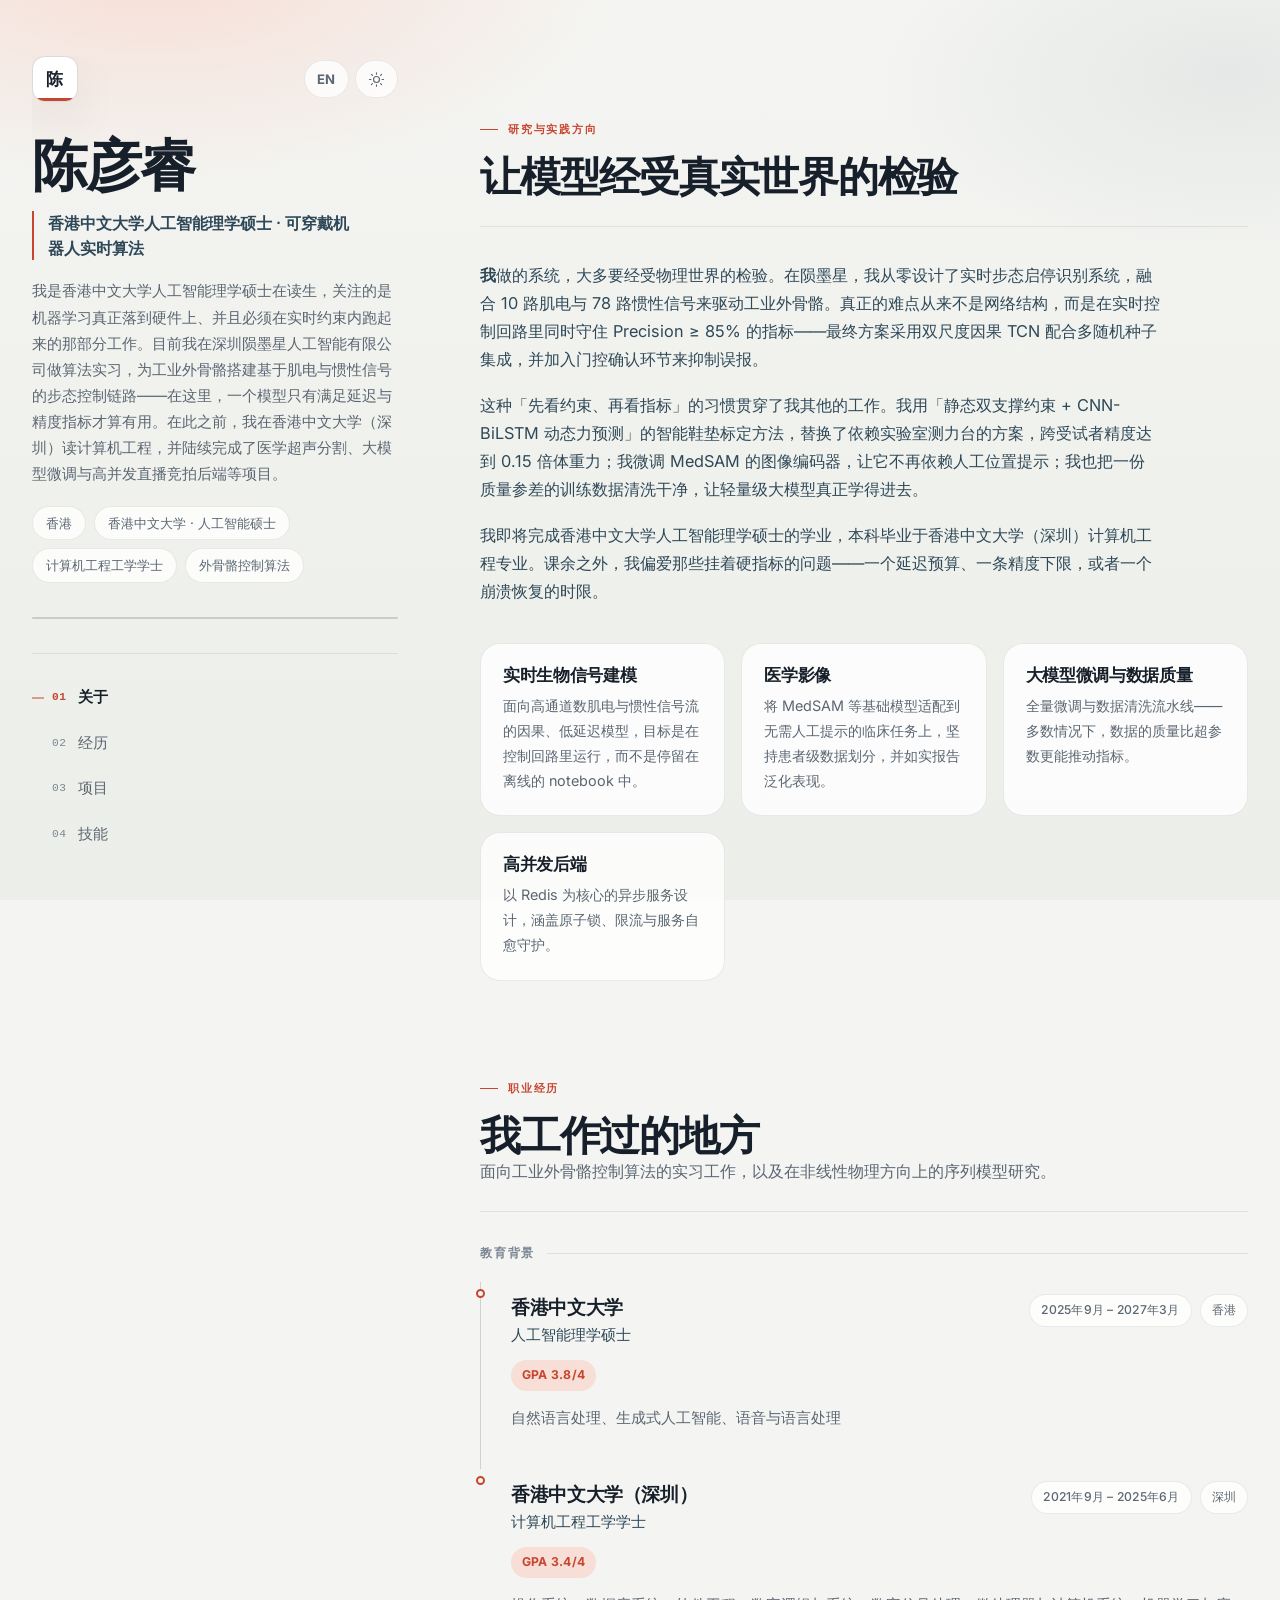
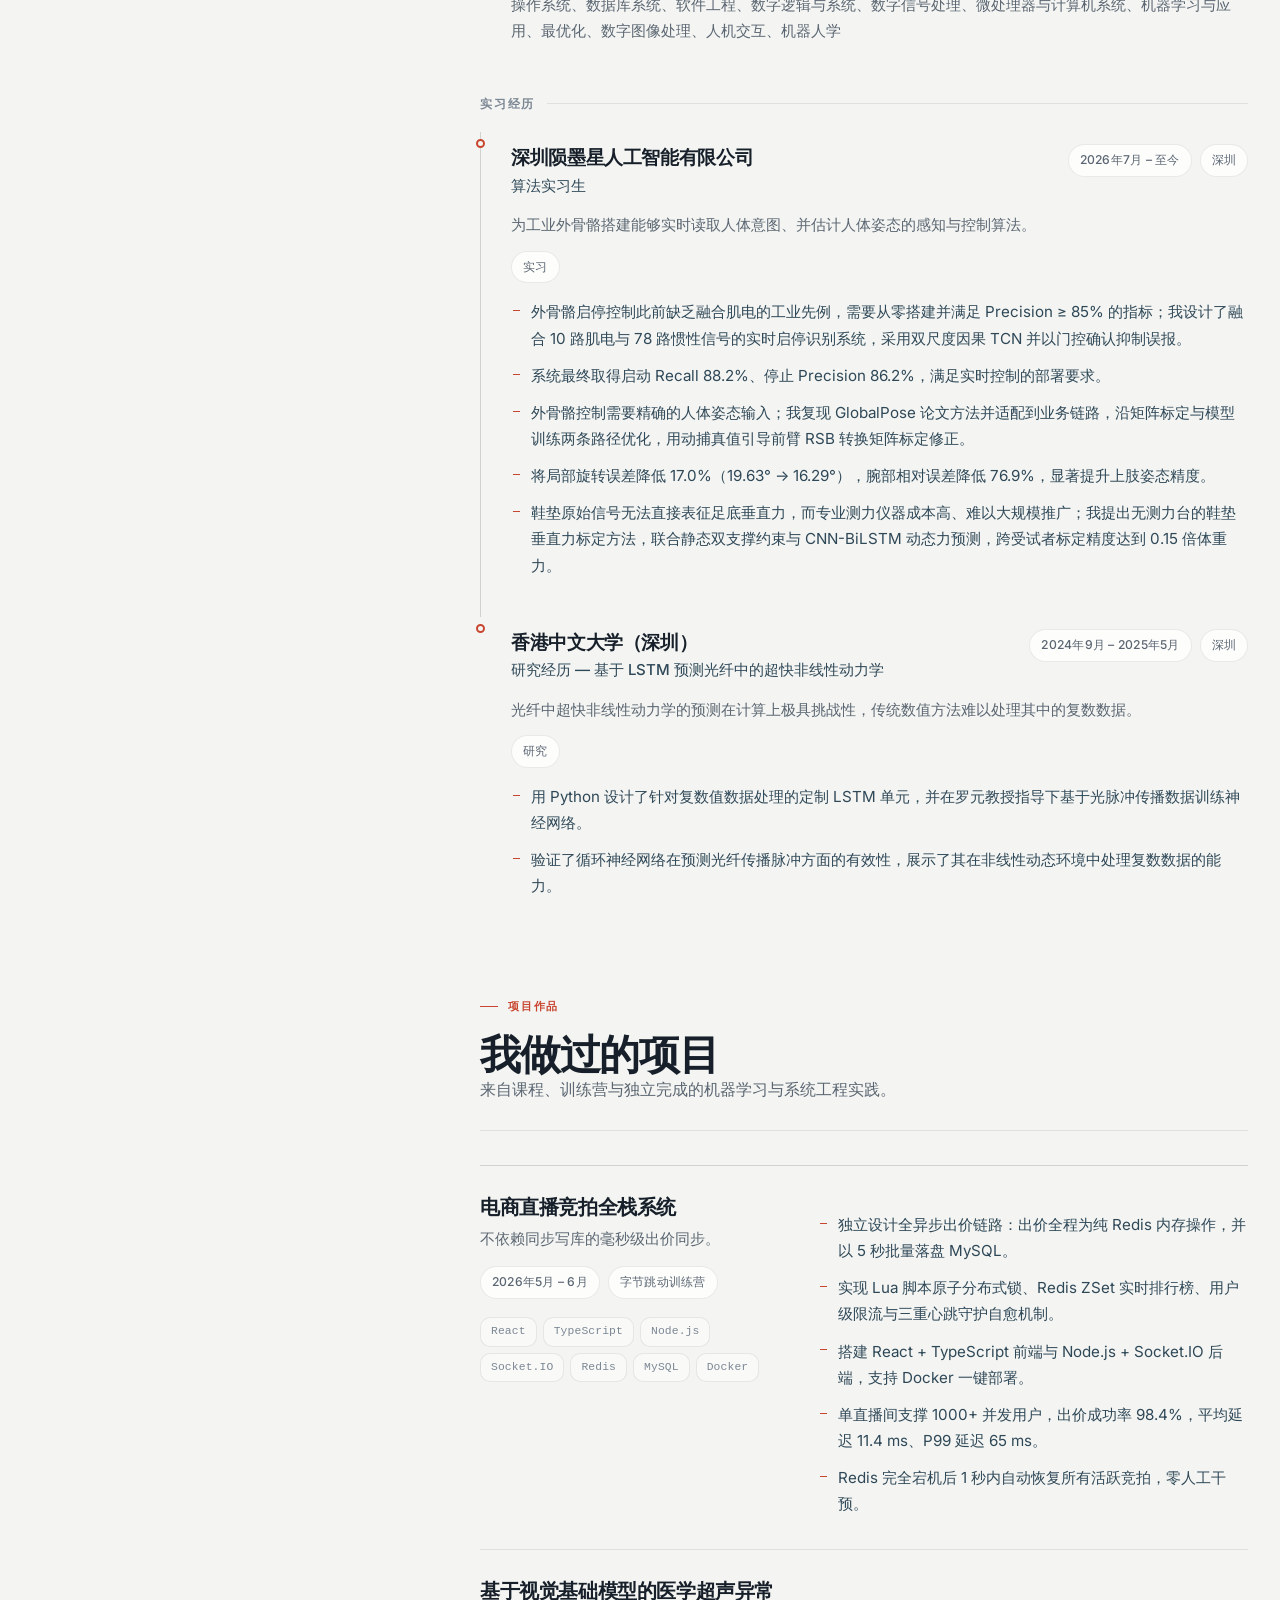
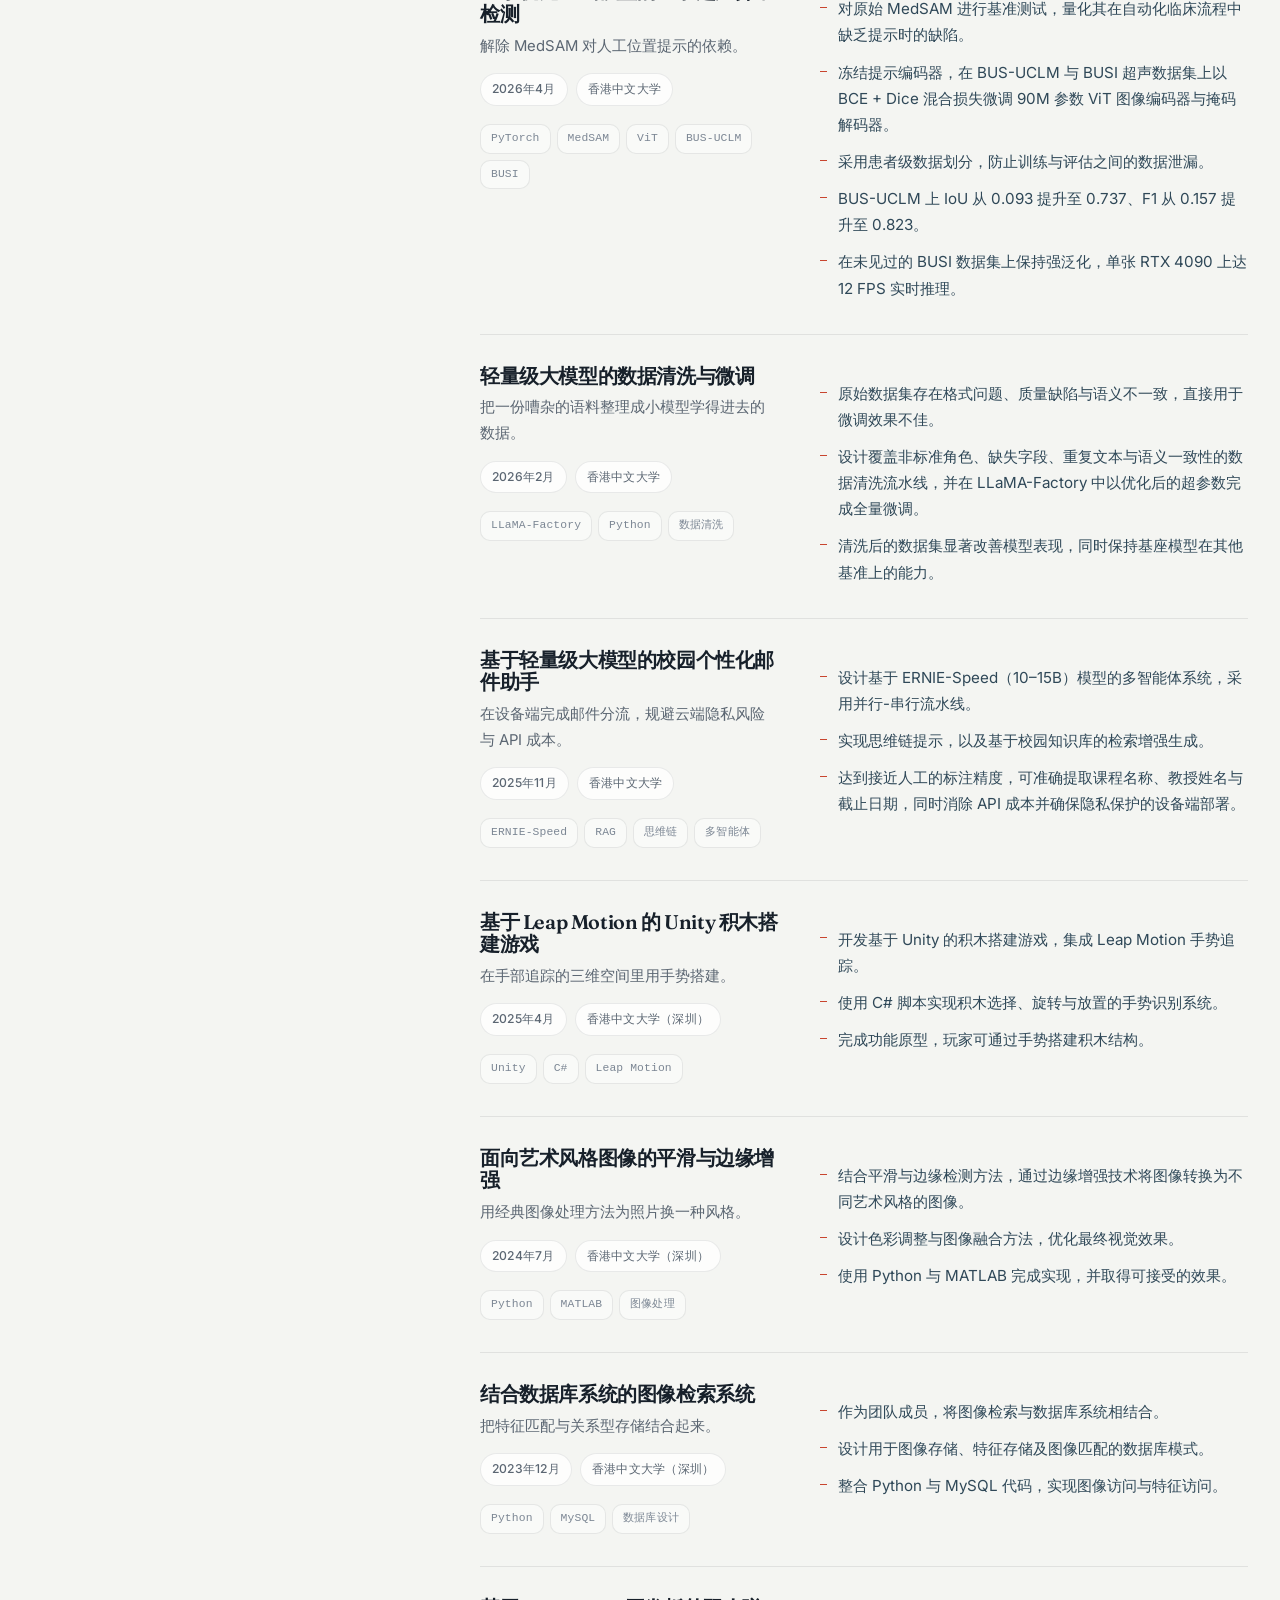
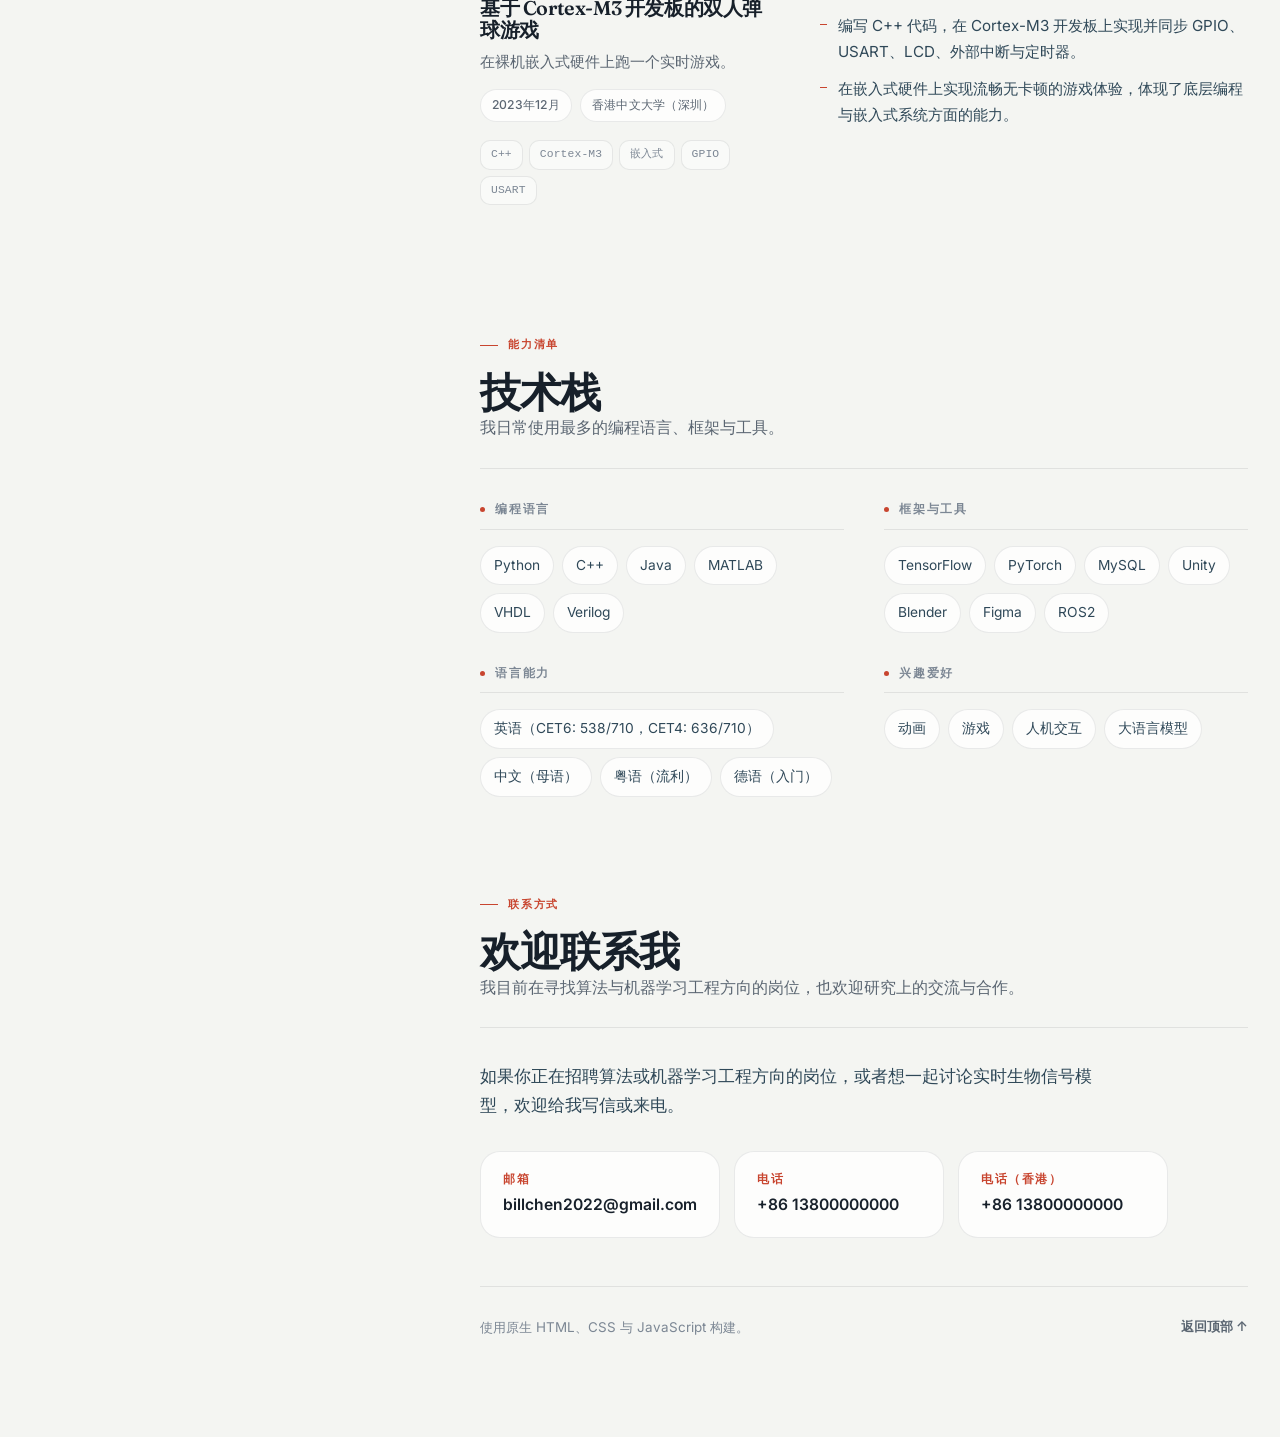
==== zh/index.html @ 6c4cac7d "Personal website: English and Chinese" ====
<!DOCTYPE html>
<html lang="zh-Hans">
  <head>
    <meta charset="UTF-8" />
    <meta name="viewport" content="width=device-width, initial-scale=1.0" />
    <title>陈彦睿 — 人工智能算法工程师</title>
    <meta name="description" content="陈彦睿的个人网站。" />
    <meta name="author" content="陈彦睿" />
    <meta name="color-scheme" content="light dark" />
    <meta property="og:type" content="profile" />
    <meta property="og:title" content="陈彦睿 — 人工智能算法工程师" />
    <meta
      property="og:description"
      content="香港中文大学人工智能理学硕士在读。可穿戴机器人实时机器学习、医学影像与大语言模型。"
    />

    <link rel="preconnect" href="https://fonts.googleapis.com" />
    <link rel="preconnect" href="https://fonts.gstatic.com" crossorigin />
    <link
      href="https://fonts.googleapis.com/css2?family=Fraunces:opsz,wght@9..144,400;9..144,600;9..144,700&family=Inter:wght@400;500;600;700&display=swap"
      rel="stylesheet"
    />
    <link rel="icon" type="image/svg+xml" href="../assets/favicon.svg" />
    <link rel="stylesheet" href="../assets/styles.css" />

    <script>
      /* 首屏渲染前确定主题，避免闪烁：优先使用访客保存的选择，
         否则采用系统偏好并写入属性，使切换按钮图标与当前主题一致。 */
      (function () {
        var theme = null;
        try {
          theme = localStorage.getItem("theme");
        } catch (e) {}
        if (theme !== "dark" && theme !== "light") {
          theme = window.matchMedia("(prefers-color-scheme: dark)").matches ? "dark" : "light";
        }
        document.documentElement.dataset.theme = theme;
      })();
    </script>
  </head>
  <body>
    <a class="skip-link" href="#main">跳到主要内容</a>
    <div class="progress" aria-hidden="true"></div>

    <div class="shell">
      <!-- ================= Identity rail (sticky) ================= -->
      <aside class="rail">
        <div class="rail-top">
          <span class="monogram" id="monogram" aria-hidden="true">YC</span>
          <div class="rail-controls" id="rail-controls">
            <a class="control" id="lang-switch" href="../" hreflang="en" title="English">EN</a>
            <button
              class="control theme-toggle"
              id="theme-toggle"
              type="button"
              aria-label="切换深色模式"
            >
              <svg class="icon icon-sun" viewBox="0 0 24 24" fill="none" aria-hidden="true">
                <circle cx="12" cy="12" r="4.2" stroke="currentColor" stroke-width="1.6" />
                <path
                  d="M12 2.4v2.2M12 19.4v2.2M4.2 12H2M22 12h-2.2M6.3 6.3 4.8 4.8M19.2 19.2l-1.5-1.5M17.7 6.3l1.5-1.5M4.8 19.2l1.5-1.5"
                  stroke="currentColor"
                  stroke-width="1.6"
                  stroke-linecap="round"
                />
              </svg>
              <svg class="icon icon-moon" viewBox="0 0 24 24" fill="none" aria-hidden="true">
                <path
                  d="M20.5 14.6A8.6 8.6 0 0 1 9.4 3.5a8.6 8.6 0 1 0 11.1 11.1Z"
                  stroke="currentColor"
                  stroke-width="1.6"
                  stroke-linejoin="round"
                />
              </svg>
            </button>
          </div>
        </div>

        <div class="identity">
          <h1 id="name">—</h1>
          <p class="role" id="role"></p>
          <p class="summary" id="summary"></p>
          <div class="fact-row" id="facts"></div>
        </div>

        <div class="stats" id="stats"></div>

        <nav class="rail-nav" id="nav" aria-label="章节导航"></nav>

        <div class="rail-contact" id="rail-contact"></div>
      </aside>

      <!-- ================= Scrolling column ================= -->
      <main class="column" id="main">
        <section class="section" id="about">
          <div class="section-head">
            <p class="eyebrow" id="eyebrow-focus"></p>
            <div>
              <h2 id="heading-about"></h2>
              <p class="section-intro" id="intro-about"></p>
            </div>
          </div>
          <div class="prose" id="about-prose"></div>
          <div class="focus-grid" id="focus-grid"></div>
        </section>

        <section class="section" id="experience">
          <div class="section-head">
            <p class="eyebrow" id="eyebrow-experience"></p>
            <div>
              <h2 id="heading-experience"></h2>
              <p class="section-intro" id="intro-experience"></p>
            </div>
          </div>

          <h3 class="group-label" id="edu-label"></h3>
          <div class="timeline" id="education-timeline"></div>

          <h3 class="group-label" id="work-label"></h3>
          <div class="timeline" id="experience-timeline"></div>
        </section>

        <section class="section" id="projects">
          <div class="section-head">
            <p class="eyebrow" id="eyebrow-projects"></p>
            <div>
              <h2 id="heading-projects"></h2>
              <p class="section-intro" id="intro-projects"></p>
            </div>
          </div>
          <div id="project-list"></div>
        </section>

        <section class="section" id="skills">
          <div class="section-head">
            <p class="eyebrow" id="eyebrow-skills"></p>
            <div>
              <h2 id="heading-skills"></h2>
              <p class="section-intro" id="intro-skills"></p>
            </div>
          </div>
          <div class="skill-groups" id="skill-groups"></div>
        </section>

        <section class="section" id="contact">
          <div class="section-head">
            <p class="eyebrow" id="eyebrow-contact"></p>
            <div>
              <h2 id="heading-contact"></h2>
              <p class="section-intro" id="intro-contact"></p>
            </div>
          </div>
          <p class="contact-lede" id="contact-lede"></p>
          <div class="contact-links" id="contact-links"></div>

          <footer class="site-footer">
            <span id="footer-note"></span>
            <a class="to-top rule-link" href="#main" id="to-top">返回顶部 ↑</a>
          </footer>
        </section>
      </main>
    </div>

    <script type="module" src="../assets/app.js"></script>
  </body>
</html>
---- assets/styles.css ----
/* ==========================================================================
   Ink & Vermilion — design system
   Editorial bilingual personal site. Asymmetric rail + scrolling column.
   ========================================================================== */

/* --------------------------------------------------------------------------
   1. Tokens
   -------------------------------------------------------------------------- */
:root {
  --paper: #f4f5f2;
  --paper-deep: #eceee9;
  --ink: #17202a;
  --ink-soft: #2f4858;
  --muted: #5b6672;
  --muted-soft: #7c8794;
  --line: rgba(23, 32, 42, 0.09);
  --line-strong: rgba(23, 32, 42, 0.16);

  --surface: rgba(255, 255, 255, 0.78);
  --surface-solid: #ffffff;
  --surface-sunken: rgba(255, 255, 255, 0.46);

  --accent: #c8452f;
  --accent-ink: #a83a26;
  --accent-tint: #f7ded6;
  --accent-line: rgba(200, 69, 47, 0.28);

  --shadow: 0 18px 50px rgba(23, 32, 42, 0.07);
  --shadow-lift: 0 26px 60px rgba(23, 32, 42, 0.11);

  --radius-xl: 26px;
  --radius-lg: 20px;
  --radius-md: 14px;
  --radius-sm: 10px;

  --ease: cubic-bezier(0.2, 0.8, 0.2, 1);
  --dur: 240ms;

  --rail-width: 400px;
  --gutter: 48px;
  --content-max: 1560px;

  --font-display: "Fraunces", "Newsreader", "Noto Serif SC", "Source Han Serif SC",
    "Songti SC", "SimSun", Georgia, serif;
  --font-body: "Inter", "Noto Sans SC", "PingFang SC", "Hiragino Sans GB",
    "Microsoft YaHei", system-ui, -apple-system, "Segoe UI", sans-serif;
  --font-mono: "SFMono-Regular", "JetBrains Mono", ui-monospace, Menlo, monospace;
}

/* Dark: ink-dominant, vermilion holds as the single saturated hue.
   Explicit [data-theme="dark"] always wins; the media query only supplies the
   dark palette when the visitor has not chosen a theme (the head script writes
   data-theme="light" once they toggle, so their choice overrides the OS). */
[data-theme="dark"] {
  --paper: #12171d;
  --paper-deep: #0d1116;
  --ink: #eef1f0;
  --ink-soft: #c3cdd4;
  --muted: #98a4b0;
  --muted-soft: #7b8794;
  --line: rgba(238, 241, 240, 0.11);
  --line-strong: rgba(238, 241, 240, 0.2);

  --surface: rgba(255, 255, 255, 0.045);
  --surface-solid: #1a2129;
  --surface-sunken: rgba(255, 255, 255, 0.025);

  --accent: #e8654a;
  --accent-tint: rgba(232, 101, 74, 0.16);
  --accent-line: rgba(232, 101, 74, 0.34);

  --shadow: 0 18px 50px rgba(0, 0, 0, 0.4);
  --shadow-lift: 0 26px 60px rgba(0, 0, 0, 0.5);
}

@media (prefers-color-scheme: dark) {
  :root:not([data-theme]) {
    --paper: #12171d;
    --paper-deep: #0d1116;
    --ink: #eef1f0;
    --ink-soft: #c3cdd4;
    --muted: #98a4b0;
    --muted-soft: #7b8794;
    --line: rgba(238, 241, 240, 0.11);
    --line-strong: rgba(238, 241, 240, 0.2);

    --surface: rgba(255, 255, 255, 0.045);
    --surface-solid: #1a2129;
    --surface-sunken: rgba(255, 255, 255, 0.025);

    --accent: #e8654a;
    --accent-tint: rgba(232, 101, 74, 0.16);
    --accent-line: rgba(232, 101, 74, 0.34);

    --shadow: 0 18px 50px rgba(0, 0, 0, 0.4);
    --shadow-lift: 0 26px 60px rgba(0, 0, 0, 0.5);
  }
}

/* --------------------------------------------------------------------------
   2. Reset & base
   -------------------------------------------------------------------------- */
*,
*::before,
*::after {
  box-sizing: border-box;
}

html {
  scroll-behavior: smooth;
  -webkit-text-size-adjust: 100%;
}

body {
  margin: 0;
  min-width: 320px;
  font-family: var(--font-body);
  font-size: 1rem;
  line-height: 1.72;
  color: var(--ink);
  background-color: var(--paper);
  background-image:
    radial-gradient(ellipse 60% 40% at 12% -4%, var(--accent-tint), transparent 62%),
    radial-gradient(ellipse 46% 34% at 96% 8%, rgba(47, 72, 88, 0.07), transparent 60%),
    linear-gradient(180deg, var(--paper) 0%, var(--paper-deep) 100%);
  background-attachment: fixed;
  transition: background-color var(--dur) var(--ease), color var(--dur) var(--ease);
}

h1,
h2,
h3,
h4 {
  margin: 0;
  font-family: var(--font-display);
  font-weight: 600;
  letter-spacing: -0.02em;
  line-height: 1.14;
  font-variation-settings: "SOFT" 0, "WONK" 0;
}

p {
  margin: 0;
}

ul {
  margin: 0;
  padding: 0;
  list-style: none;
}

a {
  color: inherit;
  text-decoration: none;
}

button {
  font: inherit;
  color: inherit;
  border: 0;
  background: none;
  cursor: pointer;
}

:focus-visible {
  outline: 2px solid var(--accent);
  outline-offset: 3px;
  border-radius: 4px;
}

::selection {
  background: var(--accent);
  color: #fff;
}

.skip-link {
  position: absolute;
  top: -100px;
  left: 16px;
  z-index: 100;
  padding: 12px 18px;
  border-radius: 0 0 var(--radius-md) var(--radius-md);
  background: var(--ink);
  color: var(--paper);
  font-weight: 600;
  transition: top 160ms var(--ease);
}

.skip-link:focus {
  top: 0;
}

/* --------------------------------------------------------------------------
   3. Shell: rail + column
   -------------------------------------------------------------------------- */
.shell {
  position: relative;
  display: grid;
  grid-template-columns: var(--rail-width) minmax(0, 1fr);
  gap: var(--gutter);
  width: min(100% - 64px, var(--content-max));
  margin: 0 auto;
  padding: 56px 0 0;
}

/* Scroll progress hairline */
.progress {
  position: fixed;
  inset: 0 0 auto 0;
  z-index: 60;
  height: 2px;
  background: var(--accent);
  transform: scaleX(var(--progress, 0));
  transform-origin: 0 50%;
  transition: transform 90ms linear;
}

/* --------------------------------------------------------------------------
   4. Identity rail
   -------------------------------------------------------------------------- */
.rail {
  align-self: start;
  position: sticky;
  top: 56px;
  display: flex;
  flex-direction: column;
  gap: 34px;
  max-height: calc(100vh - 112px);
  padding-right: 34px;
  overflow-y: auto;
  overscroll-behavior: contain;
  scrollbar-width: none;
}

.rail::-webkit-scrollbar {
  display: none;
}

.rail-top {
  display: flex;
  align-items: center;
  justify-content: space-between;
  gap: 16px;
}

.rail-controls {
  display: flex;
  align-items: center;
  gap: 6px;
}

/* Monogram */
.monogram {
  display: grid;
  place-items: center;
  width: 46px;
  height: 46px;
  border-radius: 13px;
  border: 1px solid var(--line-strong);
  background: var(--surface-solid);
  box-shadow: var(--shadow);
  font-family: var(--font-display);
  font-size: 1.06rem;
  font-weight: 700;
  letter-spacing: 0.01em;
  color: var(--ink);
  position: relative;
  overflow: hidden;
}

.monogram::after {
  content: "";
  position: absolute;
  inset: auto 0 0 0;
  height: 3px;
  background: var(--accent);
}

/* Language + theme controls */
.control {
  display: inline-grid;
  place-items: center;
  min-width: 42px;
  height: 38px;
  padding: 0 12px;
  border-radius: 999px;
  border: 1px solid var(--line);
  background: var(--surface);
  font-size: 0.82rem;
  font-weight: 700;
  letter-spacing: 0.04em;
  color: var(--muted);
  transition: color var(--dur) var(--ease), border-color var(--dur) var(--ease),
    background-color var(--dur) var(--ease), transform var(--dur) var(--ease);
}

.control:hover,
.control:focus-visible {
  color: var(--ink);
  border-color: var(--accent-line);
  transform: translateY(-1px);
}

.control .icon {
  width: 17px;
  height: 17px;
}

.theme-toggle .icon-moon {
  display: none;
}

[data-theme="dark"] .theme-toggle .icon-sun {
  display: none;
}

[data-theme="dark"] .theme-toggle .icon-moon {
  display: block;
}

/* Identity block */
.identity {
  display: flex;
  flex-direction: column;
  gap: 18px;
}

.identity h1 {
  font-size: clamp(2.5rem, 4.4vw, 3.7rem);
  line-height: 1.02;
  letter-spacing: -0.035em;
  max-width: 9ch;
}

.identity .role {
  font-size: 1.02rem;
  font-weight: 600;
  line-height: 1.5;
  color: var(--ink-soft);
  max-width: 30ch;
  padding-left: 14px;
  border-left: 2px solid var(--accent);
}

.identity .summary {
  color: var(--muted);
  font-size: 0.95rem;
  max-width: 46ch;
}

.fact-row {
  display: flex;
  flex-wrap: wrap;
  gap: 8px;
}

.fact-pill {
  display: inline-flex;
  align-items: center;
  padding: 7px 13px;
  border-radius: 999px;
  border: 1px solid var(--line);
  background: var(--surface);
  color: var(--muted);
  font-size: 0.84rem;
  line-height: 1.4;
}

/* Stat strip — display numerals */
.stats {
  display: grid;
  grid-template-columns: repeat(2, minmax(0, 1fr));
  gap: 1px;
  border: 1px solid var(--line);
  border-radius: var(--radius-lg);
  background: var(--line);
  overflow: hidden;
}

.stat {
  padding: 16px 16px 14px;
  background: var(--surface-solid);
}

[data-theme="dark"] .stat {
  background: var(--surface-solid);
}

.stat-value {
  display: flex;
  align-items: baseline;
  gap: 2px;
  font-family: var(--font-display);
  font-size: 1.72rem;
  font-weight: 700;
  letter-spacing: -0.03em;
  line-height: 1;
  color: var(--ink);
}

.stat-unit {
  font-size: 0.9rem;
  font-weight: 600;
  color: var(--accent);
}

.stat-label {
  margin-top: 7px;
  color: var(--muted-soft);
  font-size: 0.76rem;
  line-height: 1.45;
  letter-spacing: 0.01em;
}

/* Rail navigation */
.rail-nav {
  display: flex;
  flex-direction: column;
  gap: 2px;
  padding-top: 22px;
  border-top: 1px solid var(--line);
}

.rail-nav a {
  position: relative;
  display: flex;
  align-items: center;
  gap: 12px;
  padding: 9px 0 9px 20px;
  font-size: 0.93rem;
  font-weight: 500;
  color: var(--muted);
  transition: color var(--dur) var(--ease);
}

.rail-nav a::before {
  content: "";
  position: absolute;
  left: 0;
  top: 50%;
  width: 0;
  height: 1px;
  background: var(--accent);
  transform: translateY(-50%);
  transition: width var(--dur) var(--ease);
}

.rail-nav a .nav-index {
  font-family: var(--font-mono);
  font-size: 0.7rem;
  letter-spacing: 0.04em;
  color: var(--muted-soft);
  transition: color var(--dur) var(--ease);
}

.rail-nav a:hover,
.rail-nav a:focus-visible,
.rail-nav a[aria-current="true"] {
  color: var(--ink);
}

.rail-nav a:hover::before,
.rail-nav a:focus-visible::before,
.rail-nav a[aria-current="true"]::before {
  width: 12px;
}

.rail-nav a[aria-current="true"] .nav-index {
  color: var(--accent);
}

.rail-nav a[aria-current="true"] {
  font-weight: 600;
}

/* Rail quick contact */
.rail-contact {
  display: flex;
  flex-direction: column;
  gap: 8px;
  padding-top: 22px;
  border-top: 1px solid var(--line);
  font-size: 0.86rem;
}

.rail-contact .row {
  display: flex;
  gap: 10px;
  color: var(--muted);
}

.rail-contact .key {
  flex: 0 0 62px;
  color: var(--muted-soft);
  font-size: 0.78rem;
  letter-spacing: 0.04em;
  text-transform: uppercase;
  padding-top: 1px;
}

.rail-contact a {
  color: var(--ink);
  font-weight: 500;
}

/* --------------------------------------------------------------------------
   5. Scrolling column
   -------------------------------------------------------------------------- */
.column {
  display: flex;
  flex-direction: column;
  min-width: 0;
  padding-bottom: 88px;
}

.section {
  position: relative;
  padding: 64px 0 8px;
  scroll-margin-top: 32px;
}

.section + .section {
  margin-top: 26px;
}

.section > .section-head {
  display: grid;
  grid-template-columns: minmax(0, 1fr);
  gap: 14px;
  padding-bottom: 26px;
  border-bottom: 1px solid var(--line);
  margin-bottom: 34px;
}

.eyebrow {
  display: flex;
  align-items: center;
  gap: 10px;
  text-transform: uppercase;
  letter-spacing: 0.16em;
  font-size: 0.7rem;
  font-weight: 700;
  color: var(--accent);
}

.eyebrow::before {
  content: "";
  width: 18px;
  height: 1px;
  background: var(--accent);
}

.section h2 {
  font-size: clamp(1.85rem, 3.2vw, 2.7rem);
  letter-spacing: -0.03em;
  max-width: 22ch;
}

.section-intro {
  color: var(--muted);
  font-size: 0.97rem;
  max-width: 62ch;
}

/* Reveal on scroll */
.reveal {
  opacity: 0;
  transform: translateY(14px);
  transition: opacity 620ms var(--ease), transform 620ms var(--ease);
}

.reveal.is-in {
  opacity: 1;
  transform: none;
}

/* --------------------------------------------------------------------------
   6. Prose (about)
   -------------------------------------------------------------------------- */
.prose {
  display: flex;
  flex-direction: column;
  gap: 18px;
  max-width: 68ch;
  font-size: 1.02rem;
  color: var(--ink-soft);
}

.prose p:first-child::first-letter {
  float: left;
  margin: 6px 10px 0 0;
  font-family: var(--font-display);
  font-size: 3.5rem;
  line-height: 0.72;
  font-weight: 700;
  color: var(--accent);
}

:lang(zh) .prose p:first-child::first-letter {
  float: none;
  margin: 0;
  font-size: inherit;
  color: inherit;
}

/* Focus area cards */
.focus-grid {
  display: grid;
  grid-template-columns: repeat(auto-fit, minmax(240px, 1fr));
  gap: 16px;
  margin-top: 38px;
}

.focus-card {
  position: relative;
  padding: 22px;
  border: 1px solid var(--line);
  border-radius: var(--radius-lg);
  background: var(--surface);
  overflow: hidden;
  transition: border-color var(--dur) var(--ease), transform var(--dur) var(--ease),
    box-shadow var(--dur) var(--ease), background-color var(--dur) var(--ease);
}

.focus-card::after {
  content: "";
  position: absolute;
  inset: auto 0 0 0;
  height: 1px;
  background: var(--accent);
  transform: scaleX(0);
  transform-origin: 0 50%;
  transition: transform var(--dur) var(--ease);
}

.focus-card:hover {
  transform: translateY(-3px);
  box-shadow: var(--shadow-lift);
  background: var(--surface-solid);
}

.focus-card:hover::after {
  transform: scaleX(1);
}

.focus-card h3 {
  font-size: 1.04rem;
  margin-bottom: 9px;
}

.focus-card p {
  color: var(--muted);
  font-size: 0.9rem;
}

/* --------------------------------------------------------------------------
   7. Timeline (education, experience)
   -------------------------------------------------------------------------- */
.group-label {
  display: flex;
  align-items: center;
  gap: 12px;
  font-family: var(--font-body);
  font-size: 0.76rem;
  font-weight: 700;
  text-transform: uppercase;
  letter-spacing: 0.15em;
  color: var(--muted-soft);
  margin-bottom: 22px;
}

.group-label::after {
  content: "";
  flex: 1;
  height: 1px;
  background: var(--line);
}

.group-label + .timeline + .group-label,
.timeline + .group-label {
  margin-top: 52px;
}

.timeline {
  display: flex;
  flex-direction: column;
}

.timeline-item {
  position: relative;
  padding: 0 0 38px 30px;
  border-left: 1px solid var(--line-strong);
}

.timeline-item:last-child {
  padding-bottom: 0;
  border-left-color: transparent;
}

.timeline-item::before {
  content: "";
  position: absolute;
  top: 7px;
  left: -5px;
  width: 9px;
  height: 9px;
  border-radius: 50%;
  background: var(--paper);
  border: 2px solid var(--accent);
  transition: transform var(--dur) var(--ease), background-color var(--dur) var(--ease);
}

.timeline-item:hover::before,
.timeline-item:focus-within::before {
  transform: scale(1.45);
  background: var(--accent);
}

.entry-head {
  display: flex;
  flex-wrap: wrap;
  align-items: baseline;
  justify-content: space-between;
  gap: 6px 18px;
}

.entry-head h3 {
  font-size: 1.16rem;
  letter-spacing: -0.02em;
}

.entry-sub {
  color: var(--ink-soft);
  font-size: 0.94rem;
  font-weight: 500;
  margin-top: 4px;
}

.entry-meta {
  display: flex;
  flex-wrap: wrap;
  gap: 8px;
  margin-top: 12px;
}

.chip {
  padding: 5px 11px;
  border-radius: 999px;
  background: var(--accent-tint);
  color: var(--accent);
  font-size: 0.76rem;
  font-weight: 700;
  letter-spacing: 0.02em;
  white-space: nowrap;
}

.chip-quiet {
  background: var(--surface);
  border: 1px solid var(--line);
  color: var(--muted);
  font-weight: 500;
}

.entry-summary {
  margin-top: 14px;
  color: var(--muted);
  font-size: 0.95rem;
  max-width: 74ch;
}

.results {
  display: flex;
  flex-direction: column;
  gap: 11px;
  margin-top: 16px;
  max-width: 78ch;
}

.results li {
  position: relative;
  padding-left: 20px;
  color: var(--ink-soft);
  font-size: 0.95rem;
}

.results li::before {
  content: "";
  position: absolute;
  left: 2px;
  top: 0.72em;
  width: 7px;
  height: 1px;
  background: var(--accent);
}

/* Emphasise metrics inside bullets */
.results b,
.results strong {
  font-weight: 600;
  color: var(--ink);
  font-variant-numeric: tabular-nums;
}

/* --------------------------------------------------------------------------
   8. Projects
   -------------------------------------------------------------------------- */
.project {
  display: grid;
  grid-template-columns: minmax(0, 1fr);
  gap: 0;
  padding: 30px 0 32px;
  border-top: 1px solid var(--line);
  transition: background-color var(--dur) var(--ease);
}

.project:first-child {
  border-top-color: var(--line-strong);
}

.project-grid {
  display: grid;
  grid-template-columns: minmax(0, 0.82fr) minmax(0, 1.18fr);
  gap: 26px 40px;
}

.project-title {
  font-size: 1.24rem;
  letter-spacing: -0.02em;
  margin-bottom: 8px;
}

.project-tagline {
  color: var(--muted);
  font-size: 0.93rem;
  max-width: 40ch;
}

.stack {
  display: flex;
  flex-wrap: wrap;
  gap: 6px;
  margin-top: 18px;
}

.stack span {
  padding: 4px 10px;
  border-radius: var(--radius-sm);
  border: 1px solid var(--line);
  background: var(--surface-sunken);
  color: var(--muted-soft);
  font-family: var(--font-mono);
  font-size: 0.71rem;
  letter-spacing: 0.01em;
}

/* --------------------------------------------------------------------------
   9. Skills
   -------------------------------------------------------------------------- */
.skill-groups {
  display: grid;
  grid-template-columns: repeat(auto-fit, minmax(260px, 1fr));
  gap: 34px 40px;
}

.skill-group h3 {
  display: flex;
  align-items: baseline;
  gap: 10px;
  font-family: var(--font-body);
  font-size: 0.74rem;
  font-weight: 700;
  text-transform: uppercase;
  letter-spacing: 0.15em;
  color: var(--muted-soft);
  padding-bottom: 12px;
  margin-bottom: 16px;
  border-bottom: 1px solid var(--line);
}

.skill-group h3::before {
  content: "";
  width: 5px;
  height: 5px;
  border-radius: 50%;
  background: var(--accent);
  flex: none;
  align-self: center;
}

.skill-list {
  display: flex;
  flex-wrap: wrap;
  gap: 8px;
}

.skill-list li {
  padding: 7px 13px;
  border-radius: 999px;
  border: 1px solid var(--line);
  background: var(--surface);
  font-size: 0.86rem;
  color: var(--ink-soft);
  transition: border-color var(--dur) var(--ease), color var(--dur) var(--ease),
    transform var(--dur) var(--ease);
}

.skill-list li:hover {
  border-color: var(--accent-line);
  color: var(--ink);
  transform: translateY(-1px);
}

/* --------------------------------------------------------------------------
   10. Contact + footer
   -------------------------------------------------------------------------- */
.contact-lede {
  color: var(--ink-soft);
  font-size: 1.06rem;
  max-width: 58ch;
}

.contact-links {
  display: flex;
  flex-wrap: wrap;
  gap: 14px;
  margin-top: 30px;
}

.contact-link {
  display: flex;
  flex-direction: column;
  gap: 3px;
  min-width: 210px;
  padding: 18px 22px;
  border: 1px solid var(--line);
  border-radius: var(--radius-lg);
  background: var(--surface);
  transition: border-color var(--dur) var(--ease), transform var(--dur) var(--ease),
    box-shadow var(--dur) var(--ease), background-color var(--dur) var(--ease);
}

.contact-link:hover {
  transform: translateY(-3px);
  border-color: var(--accent-line);
  box-shadow: var(--shadow-lift);
  background: var(--surface-solid);
}

.contact-link .label {
  font-size: 0.72rem;
  font-weight: 700;
  text-transform: uppercase;
  letter-spacing: 0.14em;
  color: var(--accent);
}

.contact-link .value {
  font-size: 0.98rem;
  font-weight: 600;
  color: var(--ink);
  word-break: break-word;
}

.contact-link.static {
  cursor: default;
}

.contact-link.static:hover {
  transform: none;
  box-shadow: none;
  border-color: var(--line);
}

/* Animated underline for inline links */
.rule-link {
  background-image: linear-gradient(var(--accent), var(--accent));
  background-repeat: no-repeat;
  background-position: 0 100%;
  background-size: 0% 1px;
  transition: background-size var(--dur) var(--ease), color var(--dur) var(--ease);
  padding-bottom: 2px;
}

.rule-link:hover,
.rule-link:focus-visible {
  background-size: 100% 1px;
  color: var(--accent);
}

.site-footer {
  display: flex;
  flex-wrap: wrap;
  align-items: center;
  justify-content: space-between;
  gap: 16px;
  margin-top: 48px;
  padding-top: 28px;
  border-top: 1px solid var(--line);
  color: var(--muted-soft);
  font-size: 0.84rem;
}

.to-top {
  display: inline-flex;
  align-items: center;
  gap: 8px;
  font-weight: 600;
  color: var(--muted);
}

.to-top:hover {
  color: var(--accent);
}

/* --------------------------------------------------------------------------
   11. Loading / error
   -------------------------------------------------------------------------- */
.state-panel {
  width: min(100% - 40px, 640px);
  margin: 18vh auto;
  padding: 34px;
  border: 1px solid var(--line);
  border-radius: var(--radius-xl);
  background: var(--surface-solid);
  box-shadow: var(--shadow);
  font-family: var(--font-body);
}

.state-panel .eyebrow {
  margin-bottom: 14px;
}

.state-panel h1 {
  font-size: 1.7rem;
  margin-bottom: 12px;
}

.state-panel p {
  color: var(--muted);
}

.state-panel code {
  font-family: var(--font-mono);
  font-size: 0.88em;
  padding: 2px 6px;
  border-radius: 6px;
  background: var(--surface-sunken);
  border: 1px solid var(--line);
}

/* --------------------------------------------------------------------------
   12. Responsive
   -------------------------------------------------------------------------- */
@media (max-width: 1180px) {
  :root {
    --rail-width: 320px;
    --gutter: 36px;
  }

  .project-grid {
    grid-template-columns: minmax(0, 1fr);
    gap: 18px;
  }
}

@media (max-width: 980px) {
  .shell {
    grid-template-columns: minmax(0, 1fr);
    gap: 0;
    width: min(100% - 44px, 760px);
    padding-top: 28px;
  }

  .rail {
    position: static;
    max-height: none;
    overflow: visible;
    padding-right: 0;
    gap: 26px;
    padding-bottom: 30px;
    border-bottom: 1px solid var(--line-strong);
  }

  .rail-nav {
    flex-direction: row;
    flex-wrap: wrap;
    gap: 4px 18px;
    padding-top: 18px;
  }

  .rail-nav a {
    padding: 6px 0;
  }

  .rail-nav a::before {
    display: none;
  }

  .rail-nav a .nav-index {
    display: none;
  }

  .rail-contact {
    flex-direction: row;
    flex-wrap: wrap;
    gap: 8px 26px;
  }

  .identity h1 {
    max-width: none;
  }

  .section {
    padding-top: 46px;
  }

  .stats {
    grid-template-columns: repeat(4, minmax(0, 1fr));
  }
}

@media (max-width: 680px) {
  .shell {
    width: min(100% - 32px, 760px);
  }

  body {
    line-height: 1.68;
  }

  .stats {
    grid-template-columns: repeat(2, minmax(0, 1fr));
  }

  .section > .section-head {
    padding-bottom: 20px;
    margin-bottom: 26px;
  }

  .project {
    padding: 26px 0;
  }

  .focus-grid,
  .skill-groups {
    gap: 16px;
  }

  .contact-link {
    min-width: 0;
    width: 100%;
  }

  .timeline-item {
    padding-left: 22px;
  }

  .prose {
    font-size: 0.98rem;
  }
}

@media (max-width: 420px) {
  .shell {
    width: min(100% - 24px, 760px);
  }

  .stat-value {
    font-size: 1.5rem;
  }
}

/* --------------------------------------------------------------------------
   13. Motion & print preferences
   -------------------------------------------------------------------------- */
@media (prefers-reduced-motion: reduce) {
  html {
    scroll-behavior: auto;
  }

  *,
  *::before,
  *::after {
    animation-duration: 0.01ms !important;
    transition-duration: 0.01ms !important;
  }

  .reveal {
    opacity: 1;
    transform: none;
  }
}

@media print {
  .rail-controls,
  .rail-nav,
  .progress,
  .to-top {
    display: none;
  }

  body {
    background: #fff;
  }

  .shell {
    display: block;
    width: 100%;
    padding: 0;
  }

  .rail {
    position: static;
    max-height: none;
    overflow: visible;
    padding: 0;
    border: 0;
  }

  .section {
    padding-top: 24px;
    break-inside: avoid;
  }

  .reveal {
    opacity: 1;
    transform: none;
  }
}
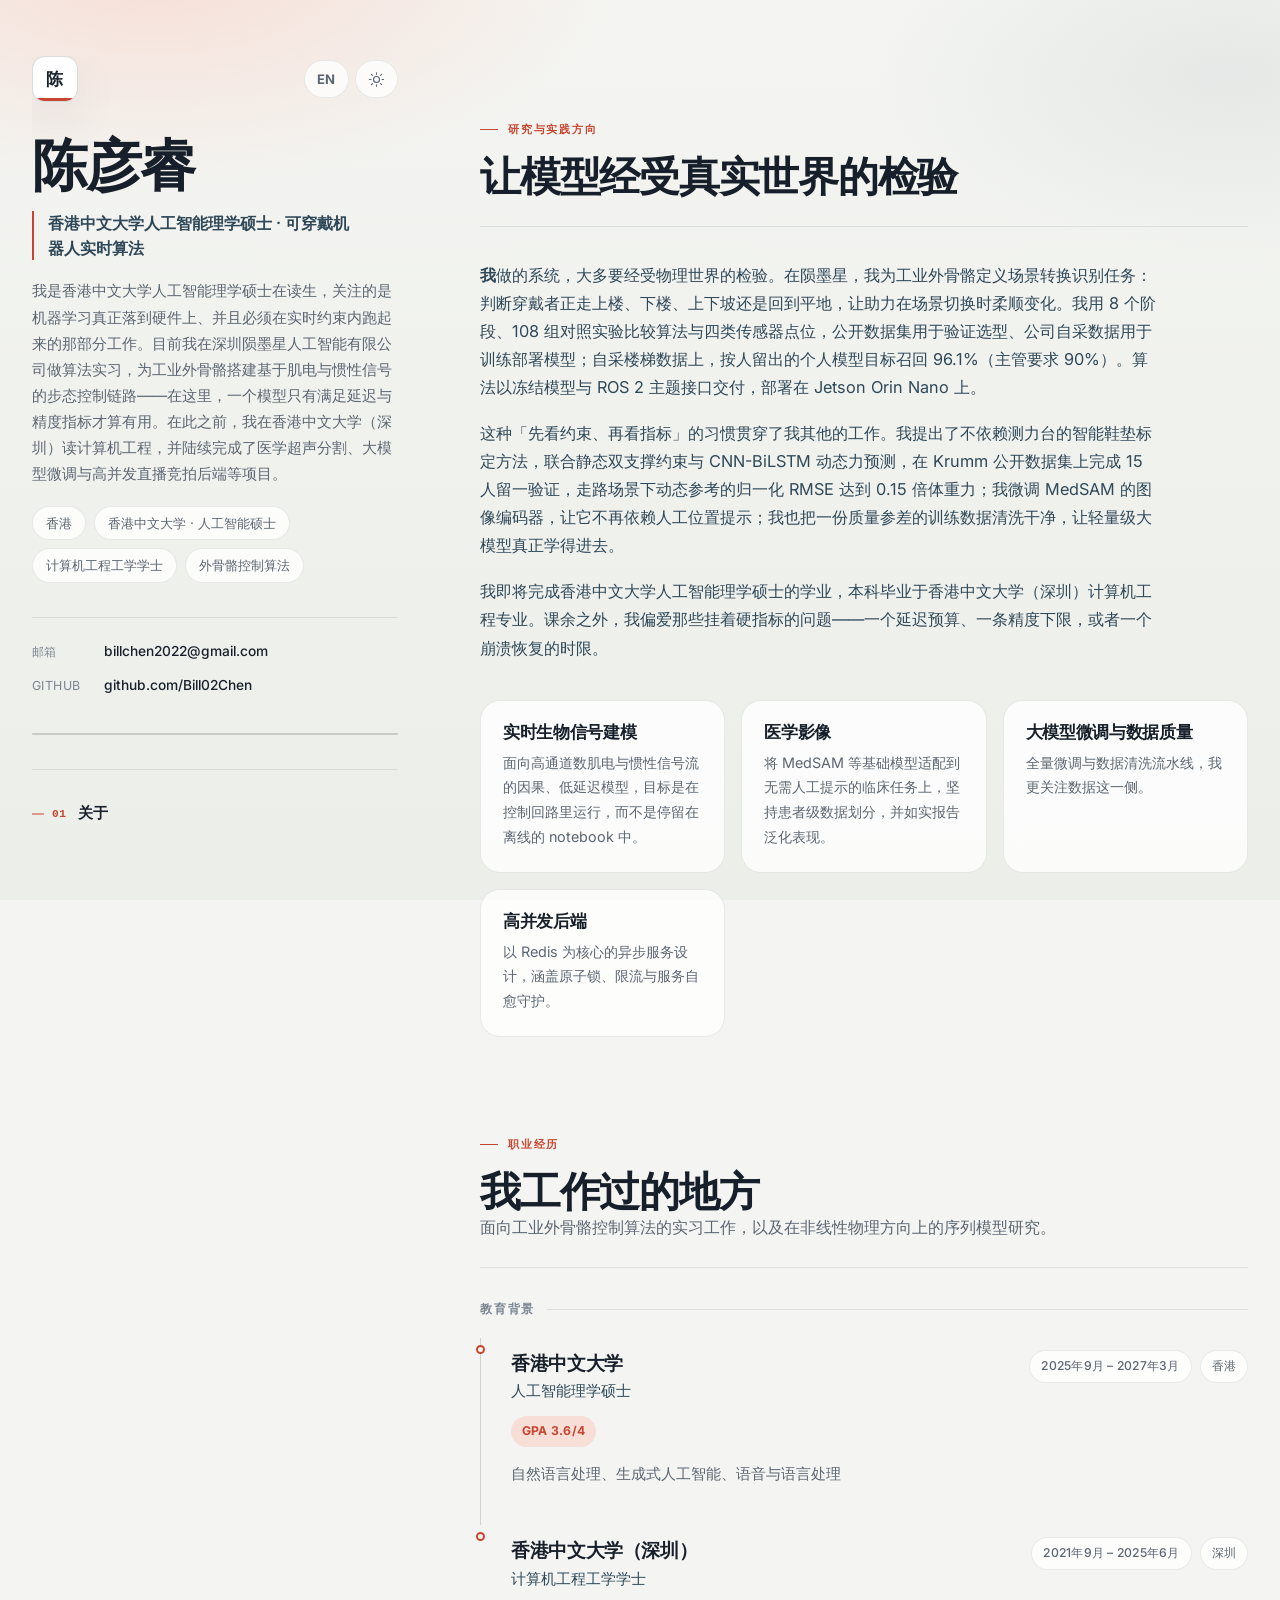
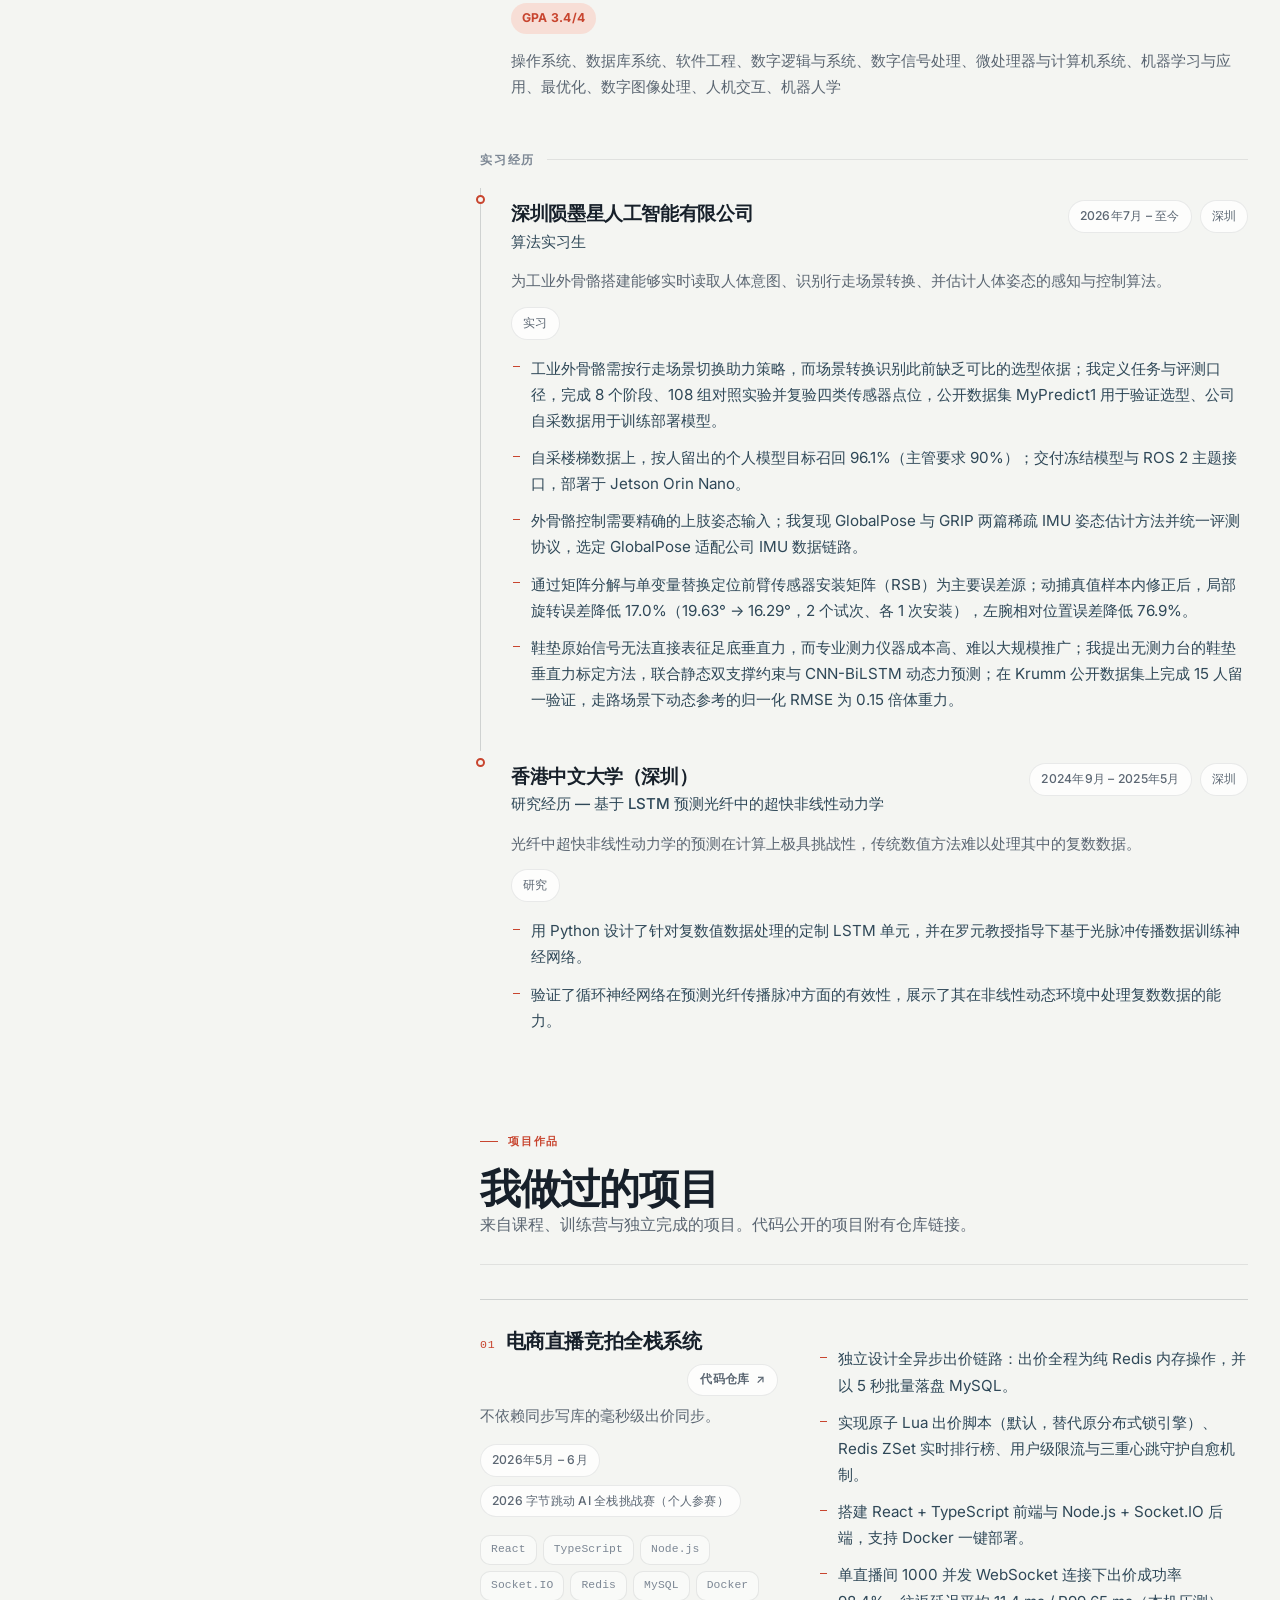
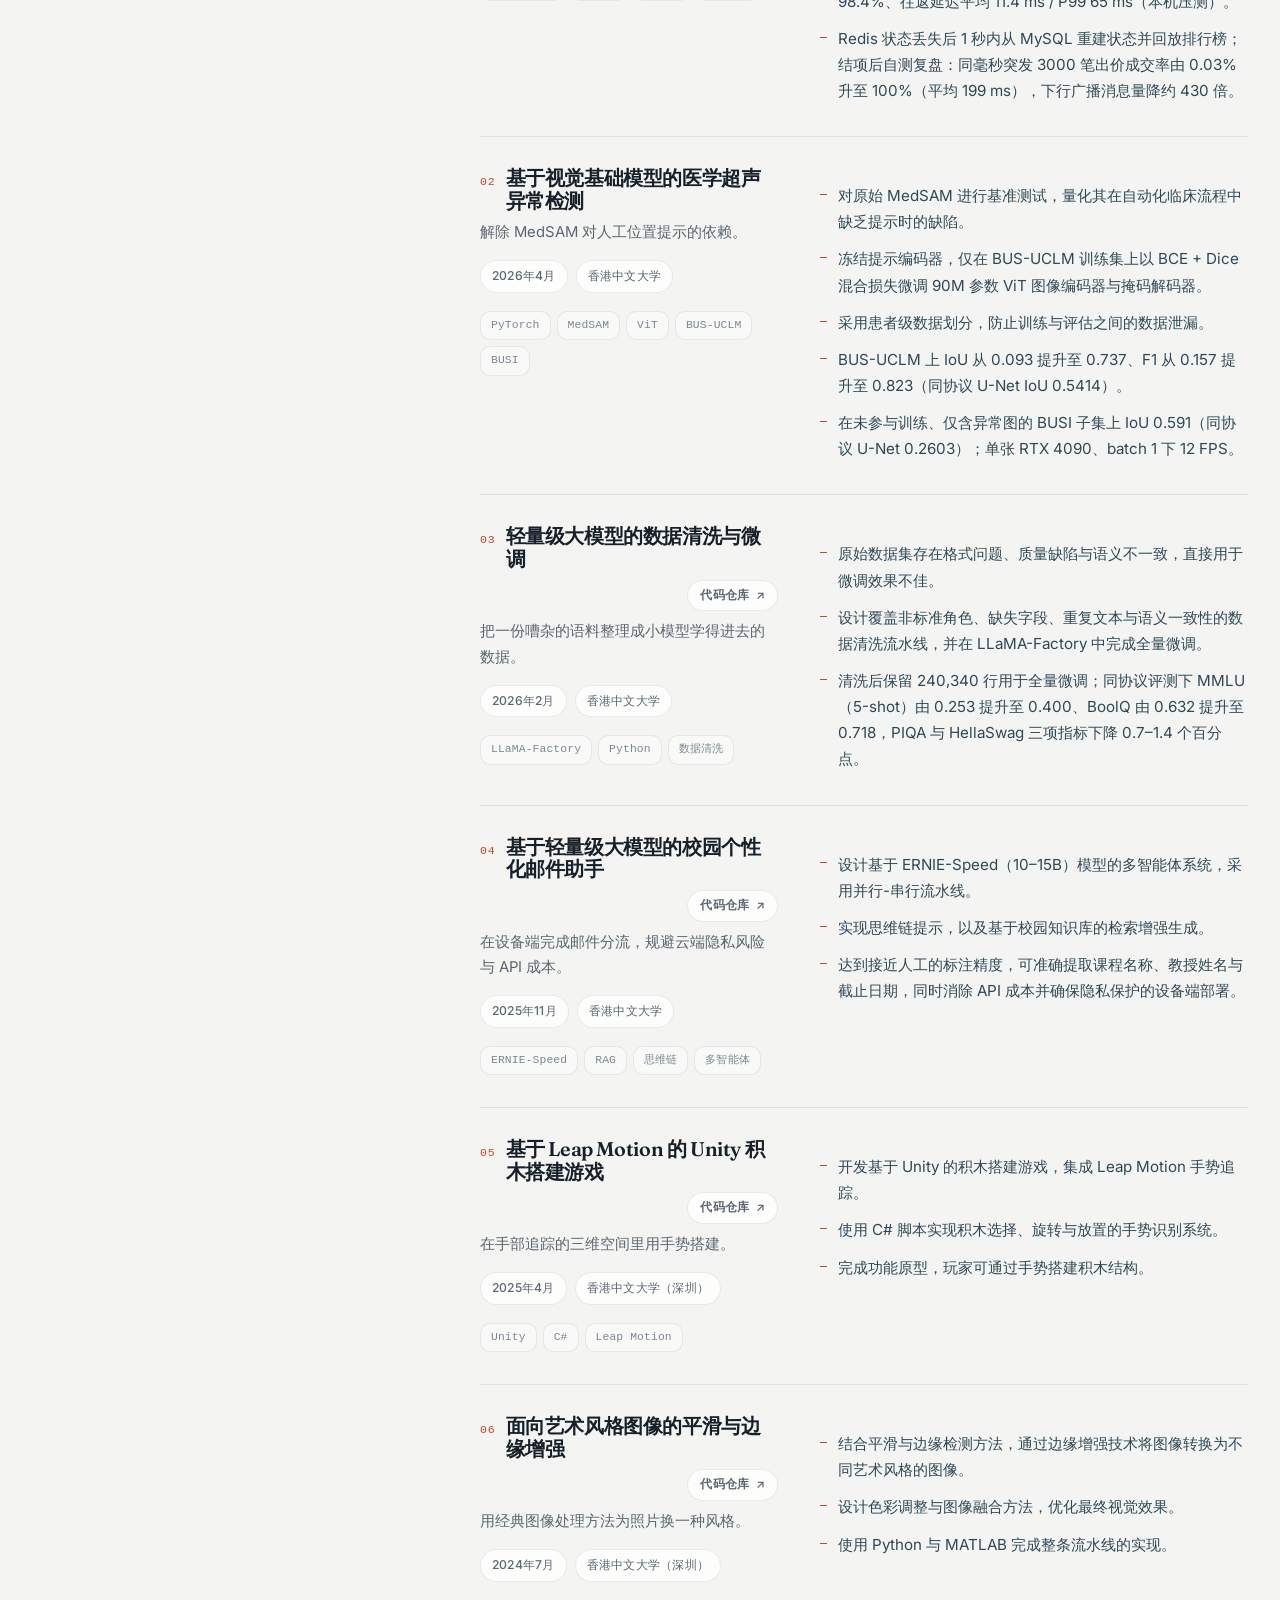
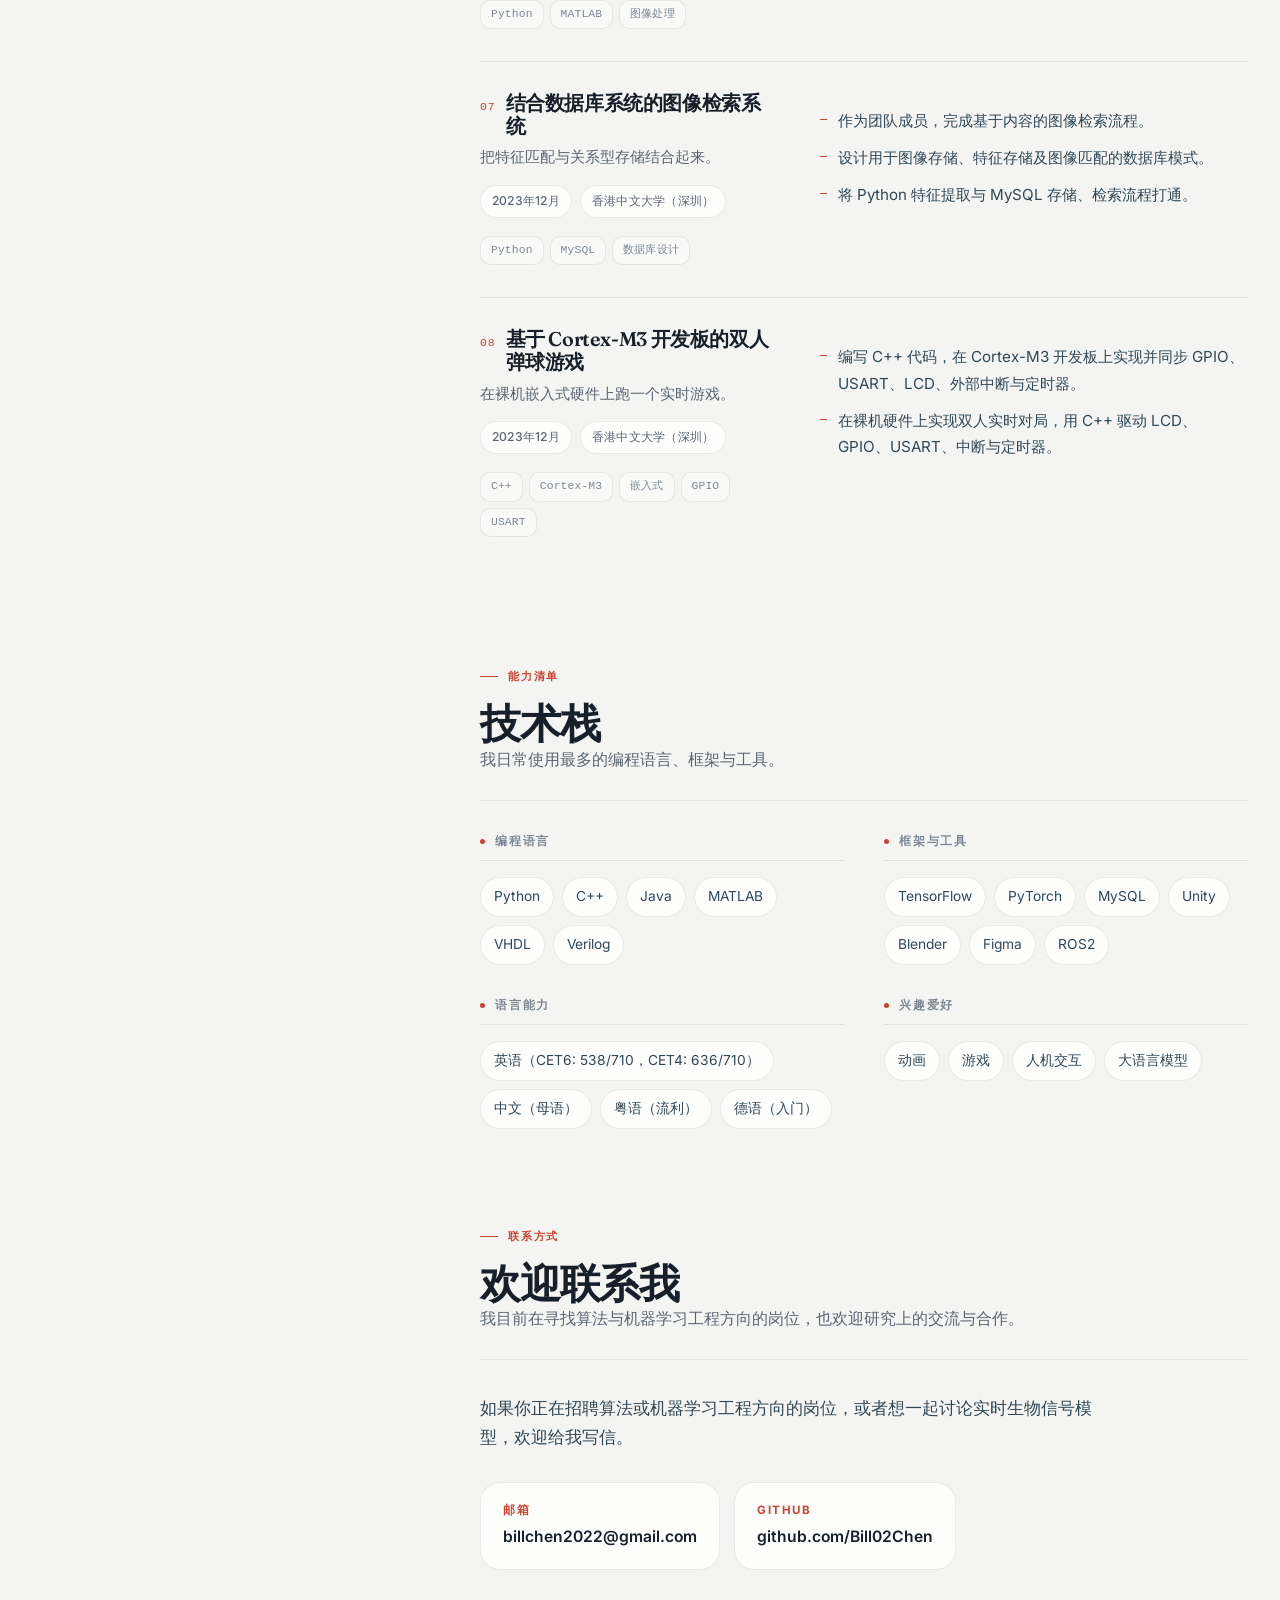
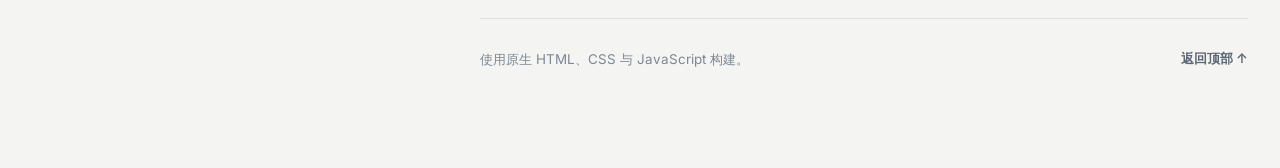
==== commit 77899e26: "Put email and GitHub above the index, move the index to the page side - The rail now reads identity," ====
--- a/zh/index.html
+++ b/zh/index.html
@@ -83,11 +83,11 @@
           <div class="fact-row" id="facts"></div>
         </div>
 
+        <div class="rail-contact" id="rail-contact"></div>
+
         <div class="stats" id="stats"></div>
 
         <nav class="rail-nav" id="nav" aria-label="章节导航"></nav>
-
-        <div class="rail-contact" id="rail-contact"></div>
       </aside>
 
       <!-- ================= Scrolling column ================= -->
--- a/assets/styles.css
+++ b/assets/styles.css
@@ -245,7 +245,9 @@
 
 .rail-controls {
   display: flex;
+  flex-wrap: wrap;
   align-items: center;
+  justify-content: flex-end;
   gap: 6px;
 }
 
@@ -473,6 +475,40 @@
   font-weight: 600;
 }
 
+/* On wide screens the section index leaves the rail and sits in the page
+   margin on the right. The rail then has room for the contact rows, and the
+   index stays visible at every scroll position. */
+@media (min-width: 1360px) {
+  .column {
+    padding-right: 140px;
+  }
+
+  .rail-nav {
+    position: fixed;
+    top: 50%;
+    right: max(20px, calc((100vw - 1560px) / 2));
+    z-index: 40;
+    width: 120px;
+    padding-top: 0;
+    border-top: 0;
+    gap: 0;
+    transform: translateY(-50%);
+  }
+
+  .rail-nav a {
+    justify-content: flex-end;
+    gap: 10px;
+    padding: 7px 18px 7px 0;
+    font-size: 0.84rem;
+    text-align: right;
+  }
+
+  .rail-nav a::before {
+    left: auto;
+    right: 0;
+  }
+}
+
 /* Rail quick contact */
 .rail-contact {
   display: flex;
@@ -823,10 +859,73 @@
   gap: 26px 40px;
 }
 
+.project-head {
+  display: flex;
+  flex-wrap: wrap;
+  align-items: flex-start;
+  justify-content: space-between;
+  gap: 8px 18px;
+  margin-bottom: 8px;
+}
+
+.project-heading {
+  display: flex;
+  align-items: baseline;
+  gap: 10px;
+  min-width: 0;
+}
+
+.project-index {
+  flex: none;
+  font-family: var(--font-mono);
+  font-size: 0.72rem;
+  font-weight: 500;
+  letter-spacing: 0.08em;
+  color: var(--accent);
+  font-variant-numeric: tabular-nums;
+}
+
 .project-title {
   font-size: 1.24rem;
   letter-spacing: -0.02em;
-  margin-bottom: 8px;
+  margin-bottom: 0;
+}
+
+/* Public code link: only rendered when a project has a repository. */
+.project-repo {
+  display: inline-flex;
+  flex: none;
+  align-items: center;
+  gap: 7px;
+  margin-top: 1px;
+  margin-left: auto;
+  padding: 5px 12px;
+  border: 1px solid var(--line);
+  border-radius: 999px;
+  background: var(--surface);
+  color: var(--muted);
+  font-size: 0.72rem;
+  font-weight: 600;
+  letter-spacing: 0.02em;
+  white-space: nowrap;
+  transition: color var(--dur) var(--ease), border-color var(--dur) var(--ease),
+    background-color var(--dur) var(--ease);
+}
+
+.project-repo:hover,
+.project-repo:focus-visible {
+  color: var(--accent);
+  border-color: var(--accent-line);
+  background: var(--accent-tint);
+}
+
+.project-repo-arrow {
+  transition: transform var(--dur) var(--ease);
+}
+
+.project-repo:hover .project-repo-arrow,
+.project-repo:focus-visible .project-repo-arrow {
+  transform: translate(1px, -1px);
 }
 
 .project-tagline {
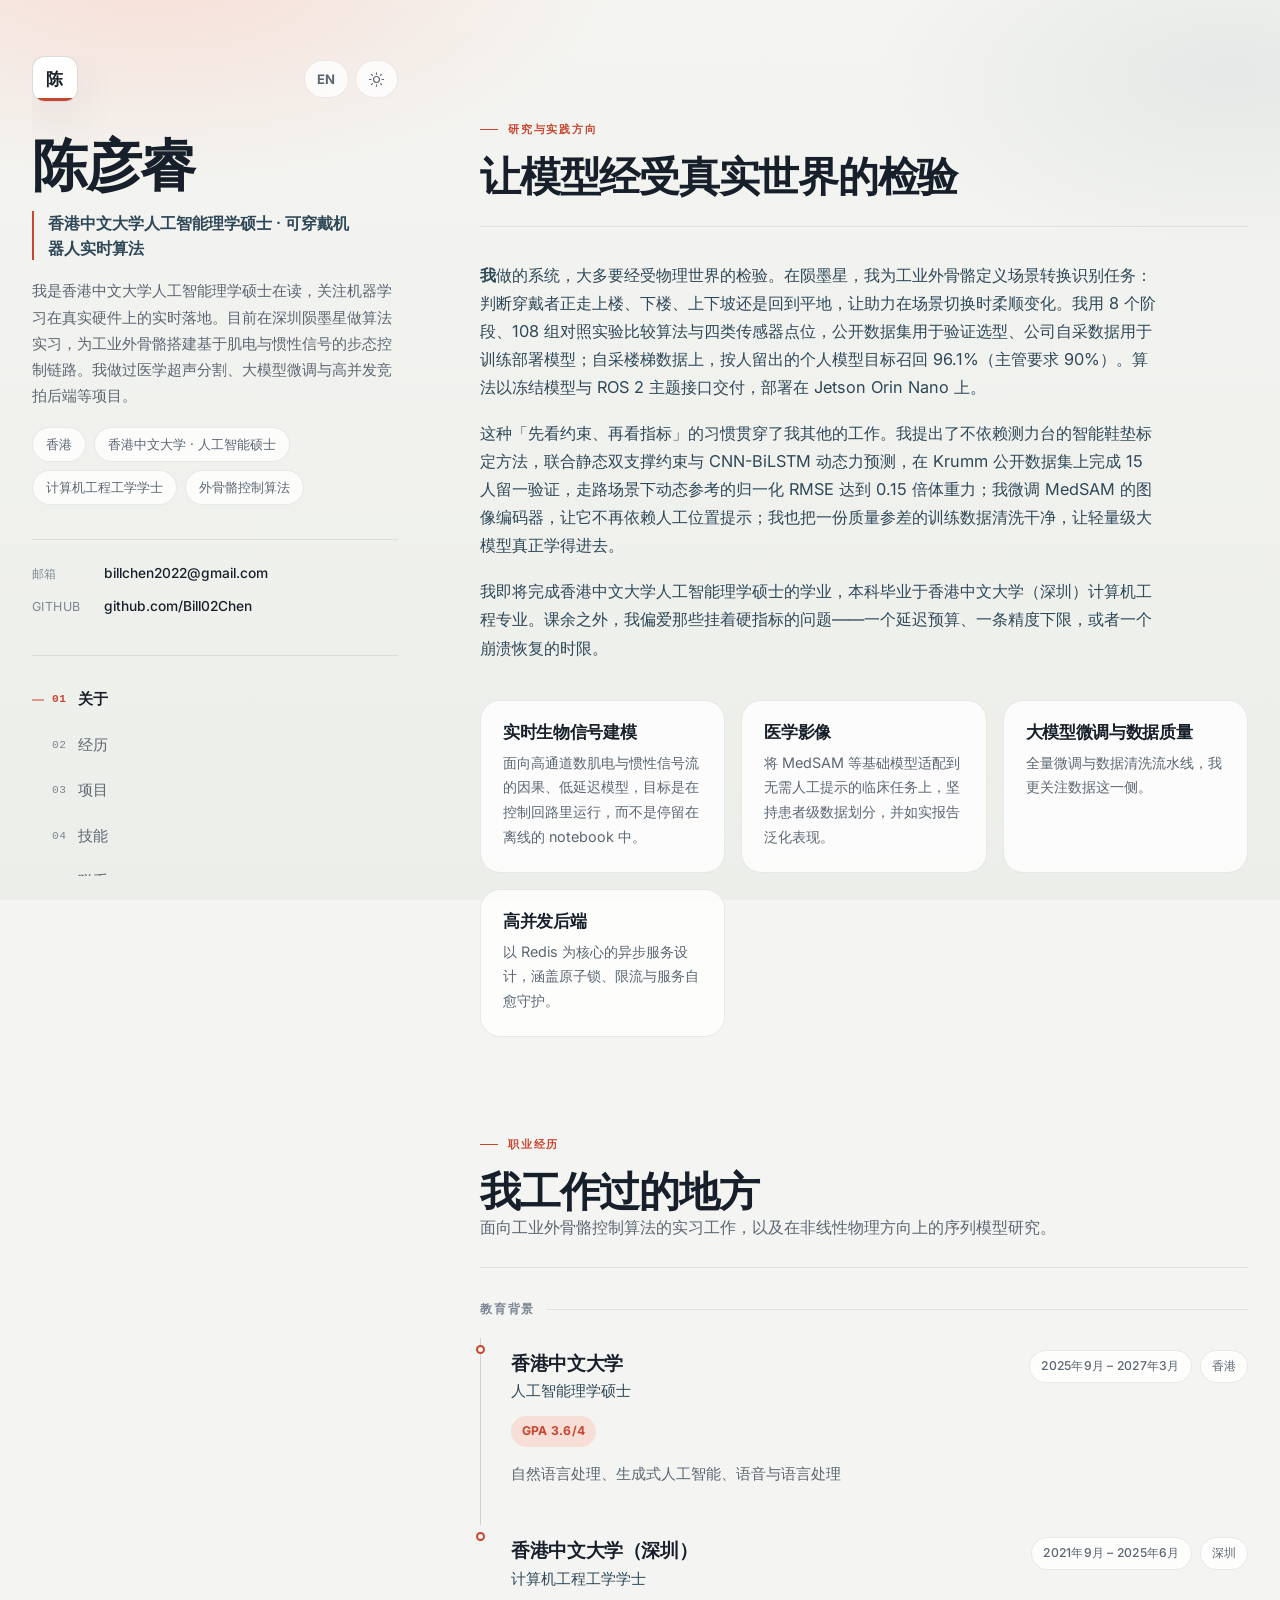
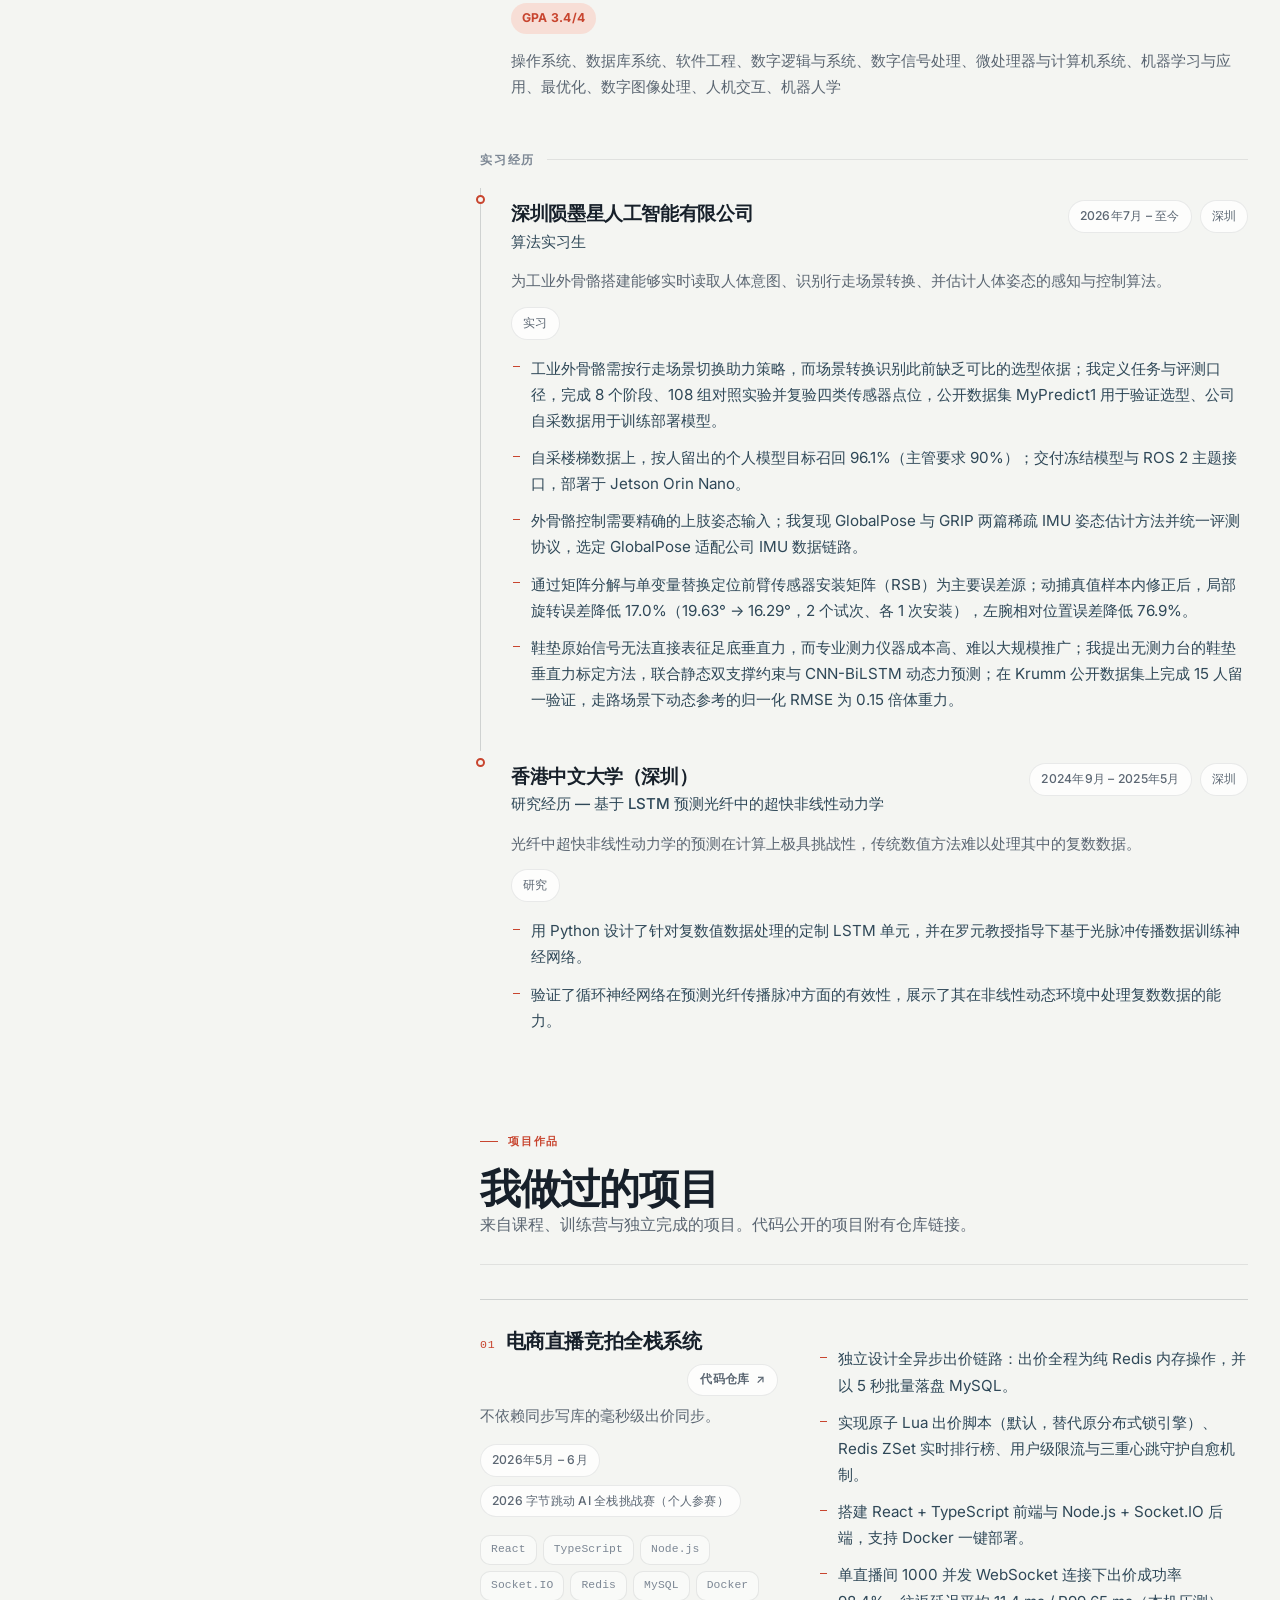
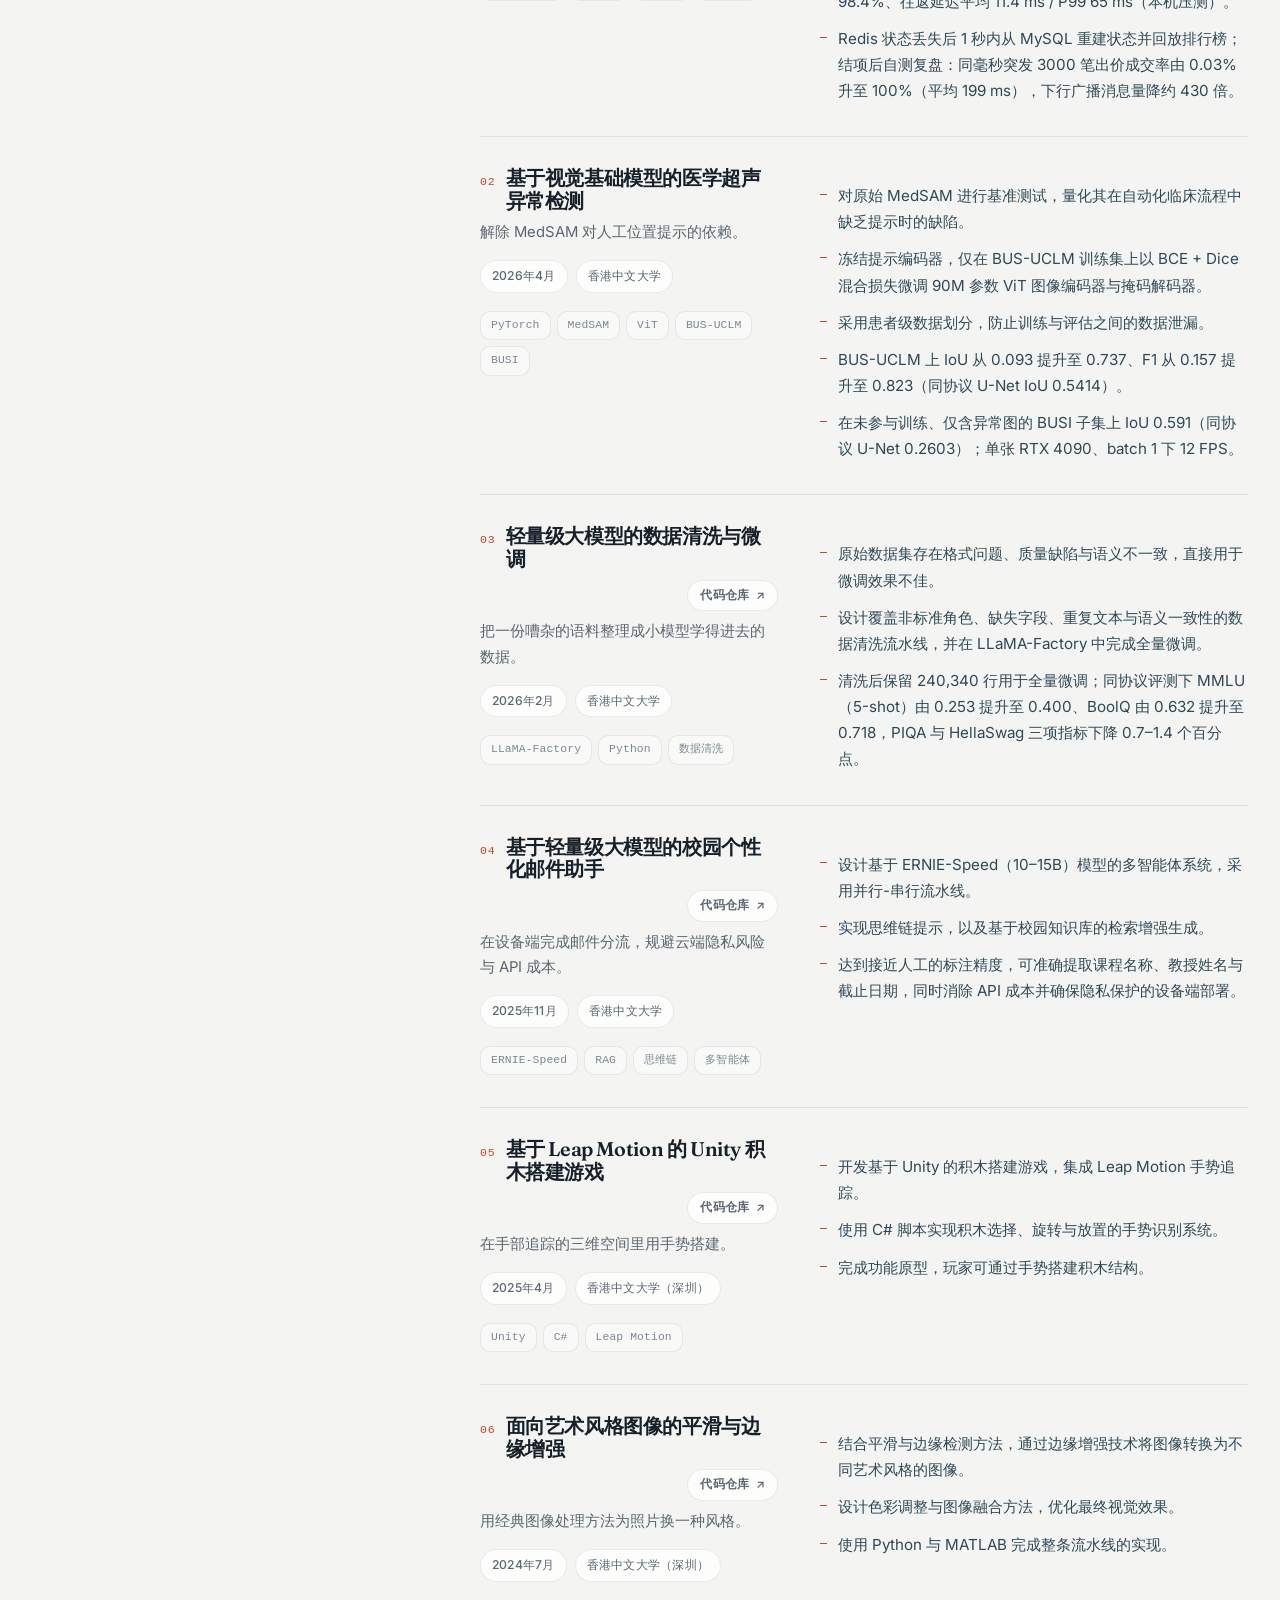
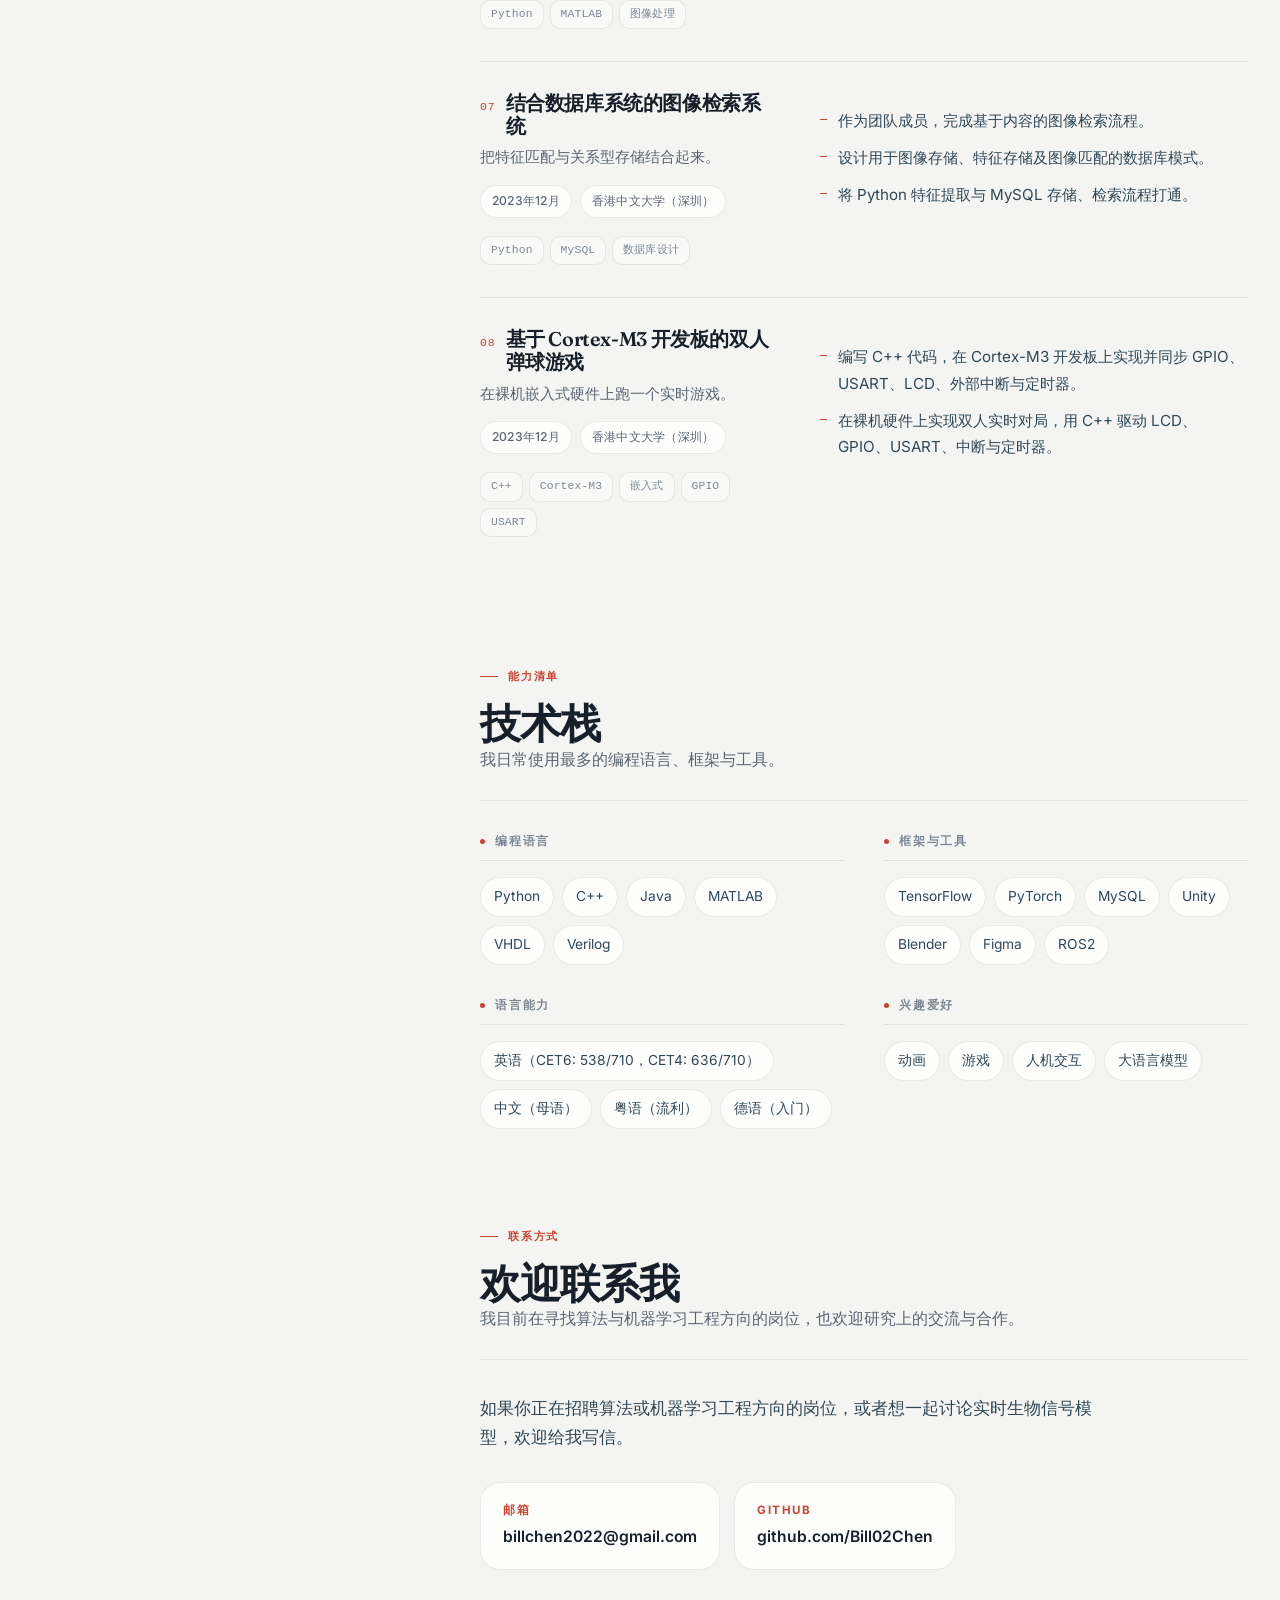
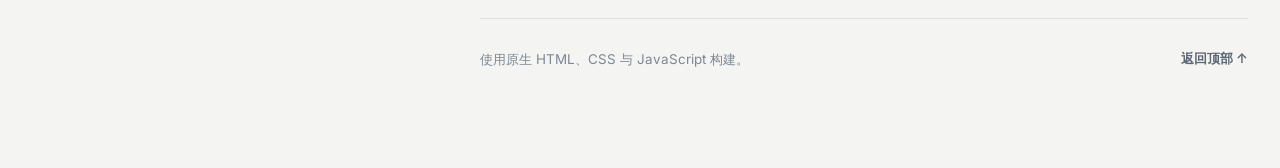
==== commit 24a701a3: "fix(layout): keep rail stats visible and order the rail consistently - Shorten the hero summary and " ====
--- a/zh/index.html
+++ b/zh/index.html
@@ -85,9 +85,9 @@
 
         <div class="rail-contact" id="rail-contact"></div>
 
+        <nav class="rail-nav" id="nav" aria-label="章节导航"></nav>
+
         <div class="stats" id="stats"></div>
-
-        <nav class="rail-nav" id="nav" aria-label="章节导航"></nav>
       </aside>
 
       <!-- ================= Scrolling column ================= -->
--- a/assets/styles.css
+++ b/assets/styles.css
@@ -225,7 +225,7 @@
   display: flex;
   flex-direction: column;
   gap: 34px;
-  max-height: calc(100vh - 112px);
+  max-height: calc(100vh - 80px);
   padding-right: 34px;
   overflow-y: auto;
   overscroll-behavior: contain;
@@ -1214,7 +1214,7 @@
   }
 
   .stats {
-    grid-template-columns: repeat(4, minmax(0, 1fr));
+    grid-template-columns: repeat(2, minmax(0, 1fr));
   }
 }
 
